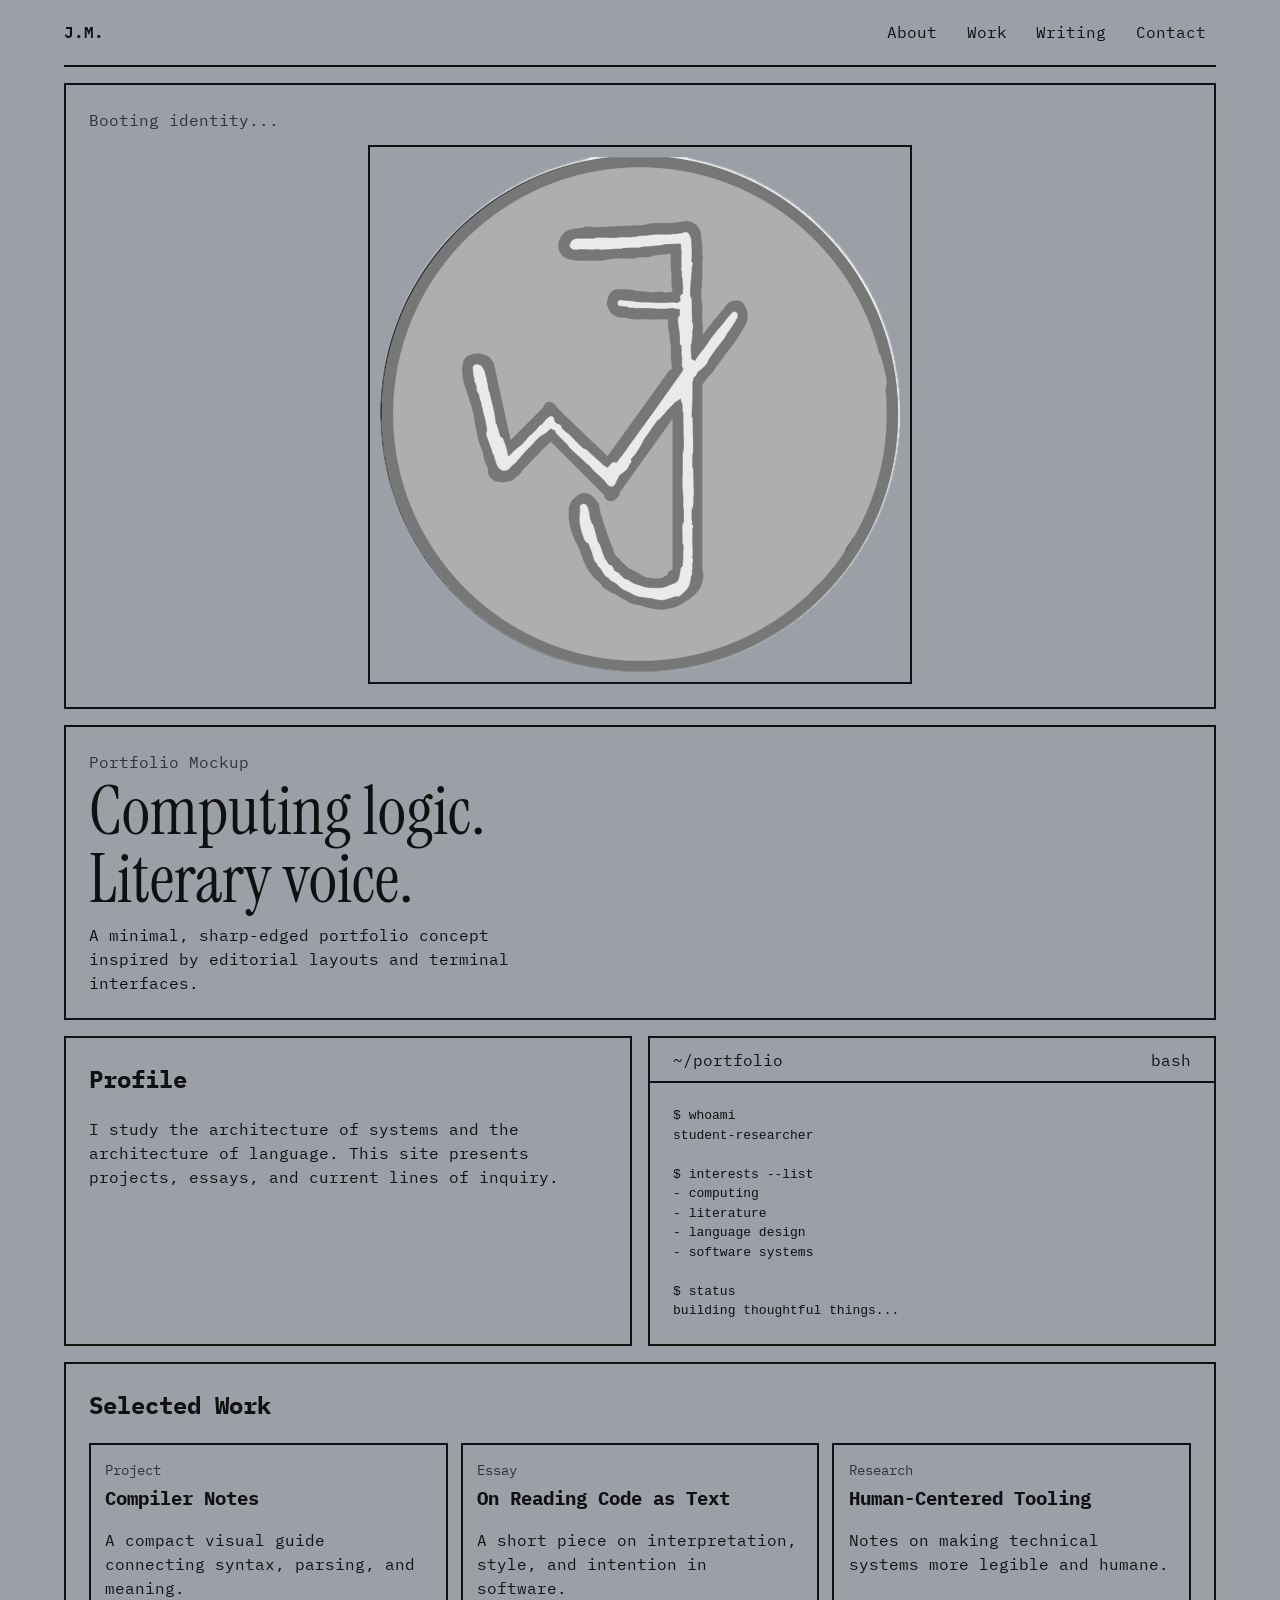
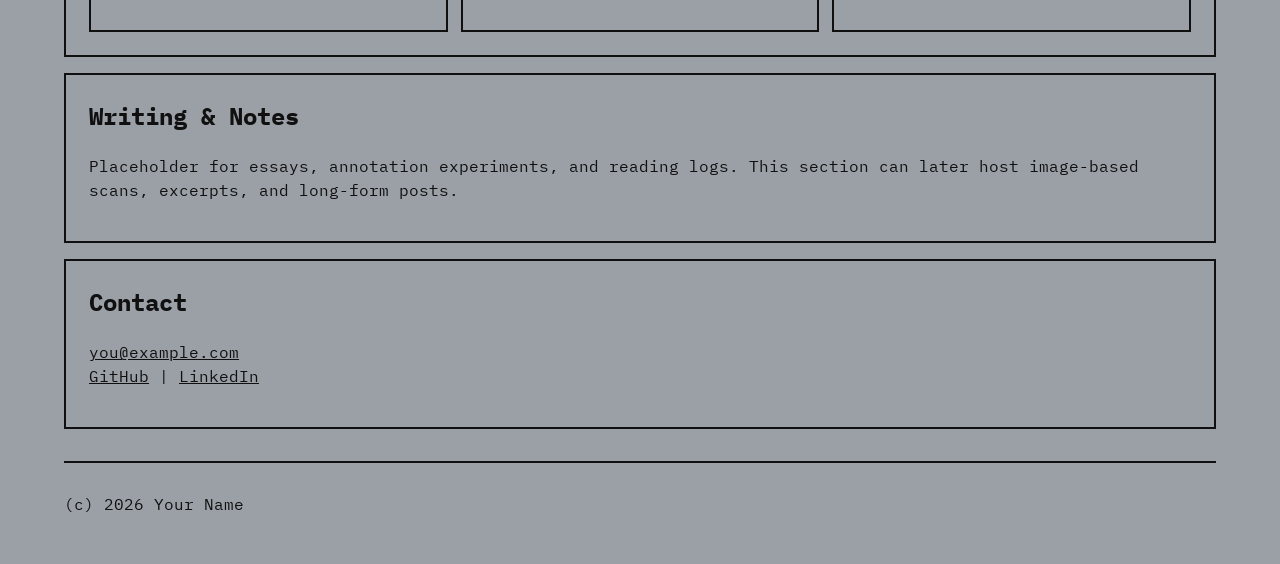
==== index.html @ ce63b81d "Add files via upload" ====
<!DOCTYPE html>
<html lang="en">
  <head>
    <meta charset="UTF-8" />
    <meta name="viewport" content="width=device-width, initial-scale=1.0" />
    <title>Portfolio Mockup | Computing x Literature</title>
    <meta
      name="description"
      content="A responsive portfolio mockup blending computing and literature aesthetics."
    />
    <link rel="preconnect" href="https://fonts.googleapis.com" />
    <link rel="preconnect" href="https://fonts.gstatic.com" crossorigin />
    <link
      href="https://fonts.googleapis.com/css2?family=IBM+Plex+Mono:wght@400;500;600&family=Instrument+Serif:ital@0;1&display=swap"
      rel="stylesheet"
    />
    <link rel="stylesheet" href="styles.css" />
  </head>
  <body>
    <header class="site-header">
      <a class="brand" href="#top" aria-label="Back to top">J.M.</a>
      <span
        class="header-logo-target"
        id="brand-logo-target"
        aria-hidden="true"
      ></span>
      <button
        class="menu-toggle"
        id="menu-toggle"
        type="button"
        aria-expanded="false"
        aria-controls="primary-nav"
      >
        Menu
      </button>
      <nav class="site-nav" id="primary-nav" aria-label="Main">
        <a href="#about">About</a>
        <a href="#work">Work</a>
        <a href="#writing">Writing</a>
        <a href="#contact">Contact</a>
      </nav>
    </header>
    <a class="logo-float" id="logo-float" href="#top" aria-label="Back to top">
      <img
        class="logo-float-image"
        id="logo-float-image"
        src="logo-clean-gray.png"
        alt="Interwoven JM logo"
      />
    </a>

    <main id="top">
      <section class="landing section-border" aria-label="Landing logo">
        <p class="kicker">Booting identity...</p>
        <div class="landing-logo-shell" id="landing-logo-shell" aria-hidden="true"></div>
      </section>

      <section class="hero section-border reveal-on-scroll">
        <p class="kicker">Portfolio Mockup</p>
        <h1>
          Computing logic.<br />
          Literary voice.
        </h1>
        <p class="lede">
          A minimal, sharp-edged portfolio concept inspired by editorial layouts
          and terminal interfaces.
        </p>
      </section>

      <section class="grid-two" id="about">
        <article class="section-border reveal-on-scroll">
          <h2>Profile</h2>
          <p>
            I study the architecture of systems and the architecture of
            language. This site presents projects, essays, and current lines of
            inquiry.
          </p>
        </article>

        <article
          class="terminal section-border reveal-on-scroll"
          aria-label="Terminal snippet"
        >
          <div class="terminal-bar">
            <span>~/portfolio</span>
            <span>bash</span>
          </div>
          <pre><code>$ whoami
student-researcher

$ interests --list
- computing
- literature
- language design
- software systems

$ status
building thoughtful things...
</code></pre>
        </article>
      </section>

      <section class="section-border reveal-on-scroll" id="work">
        <h2>Selected Work</h2>
        <div class="card-grid">
          <article class="card reveal-on-scroll">
            <p class="card-label">Project</p>
            <h3>Compiler Notes</h3>
            <p>
              A compact visual guide connecting syntax, parsing, and meaning.
            </p>
          </article>
          <article class="card reveal-on-scroll">
            <p class="card-label">Essay</p>
            <h3>On Reading Code as Text</h3>
            <p>
              A short piece on interpretation, style, and intention in software.
            </p>
          </article>
          <article class="card reveal-on-scroll">
            <p class="card-label">Research</p>
            <h3>Human-Centered Tooling</h3>
            <p>
              Notes on making technical systems more legible and humane.
            </p>
          </article>
        </div>
      </section>

      <section class="section-border reveal-on-scroll" id="writing">
        <h2>Writing & Notes</h2>
        <p>
          Placeholder for essays, annotation experiments, and reading logs. This
          section can later host image-based scans, excerpts, and long-form
          posts.
        </p>
      </section>

      <section class="section-border reveal-on-scroll" id="contact">
        <h2>Contact</h2>
        <p>
          <a href="mailto:you@example.com">you@example.com</a><br />
          <a href="#">GitHub</a> | <a href="#">LinkedIn</a>
        </p>
      </section>
    </main>

    <footer class="site-footer">
      <p>(c) 2026 Your Name</p>
    </footer>

    <script src="script.js"></script>
  </body>
</html>
---- styles.css ----
:root {
  --bg: #9ba0a7;
  --text: #101010;
  --line: #101010;
  --muted: #2f3237;
  --space: clamp(1rem, 1.8vw, 1.5rem);
  --max: 72rem;
}

*,
*::before,
*::after {
  box-sizing: border-box;
}

html {
  scroll-behavior: smooth;
}

body {
  margin: 0;
  background: var(--bg);
  color: var(--text);
  font-family: "IBM Plex Mono", ui-monospace, SFMono-Regular, Menlo, Consolas,
    monospace;
  line-height: 1.5;
}

a {
  color: inherit;
}

.site-header,
main,
.site-footer {
  width: min(100% - 2rem, var(--max));
  margin-inline: auto;
}

.site-header {
  display: flex;
  align-items: center;
  justify-content: space-between;
  gap: 1rem;
  border-bottom: 2px solid var(--line);
  padding: 0.9rem 0;
  position: sticky;
  top: 0;
  background: var(--bg);
  z-index: 5;
}

.brand {
  display: inline-flex;
  align-items: center;
  text-decoration: none;
  font-weight: 600;
  z-index: 1;
}

.header-logo-target {
  position: absolute;
  top: 50%;
  left: 50%;
  width: 2.4rem;
  aspect-ratio: 918 / 909;
  transform: translate(-50%, -50%);
  pointer-events: none;
  opacity: 0;
}

.logo-float {
  position: fixed;
  top: 0;
  left: 0;
  width: 12rem;
  aspect-ratio: 918 / 909;
  border: 2px solid var(--line);
  background: var(--bg);
  padding: clamp(0.25rem, 0.8vw, 0.55rem);
  pointer-events: auto;
  opacity: 0;
  z-index: 8;
}

body.logo-ready .logo-float {
  opacity: 1;
}

.logo-float img {
  display: block;
  width: 100%;
  height: auto;
}

.menu-toggle {
  display: none;
  border: 2px solid var(--line);
  background: transparent;
  font: inherit;
  padding: 0.35rem 0.6rem;
  cursor: pointer;
}

.site-nav {
  display: flex;
  gap: 0.6rem;
}

.site-nav a {
  border: 2px solid transparent;
  padding: 0.25rem 0.5rem;
  text-decoration: none;
}

.site-nav a:hover,
.site-nav a:focus-visible {
  border-color: var(--line);
  outline: none;
}

main {
  display: grid;
  gap: 1rem;
  padding: 1rem 0 2rem;
}

.section-border {
  border: 2px solid var(--line);
  padding: var(--space);
}

.reveal-on-scroll {
  opacity: 0;
  transform: translateY(1.25rem);
  transition: opacity 420ms ease, transform 420ms ease;
}

.reveal-on-scroll.is-revealed {
  opacity: 1;
  transform: translateY(0);
}

.landing {
  display: grid;
  justify-items: center;
  gap: 0.85rem;
  min-height: clamp(14rem, 40vh, 23rem);
}

.landing .kicker {
  width: 100%;
}

.landing-logo-shell {
  width: min(100%, 34rem);
  border: 2px solid var(--line);
  padding: clamp(0.45rem, 1.2vw, 0.75rem);
  aspect-ratio: 918 / 909;
}

body.logo-render-active .logo-float-image {
  clip-path: inset(var(--logo-clip, 100%) 0 0 0);
}

@media (prefers-reduced-motion: reduce) {
  .reveal-on-scroll {
    opacity: 1;
    transform: none;
    transition: none;
  }
}

.hero h1 {
  margin: 0.2rem 0 0.6rem;
  font-family: "Instrument Serif", Georgia, "Times New Roman", serif;
  font-size: clamp(2rem, 6vw, 4.25rem);
  line-height: 1;
  font-weight: 400;
}

.kicker {
  margin: 0;
  color: var(--muted);
}

.lede {
  max-width: 44ch;
  margin: 0;
}

.grid-two {
  display: grid;
  gap: 1rem;
  grid-template-columns: repeat(2, minmax(0, 1fr));
}

h2 {
  margin-top: 0;
}

.terminal {
  padding: 0;
}

.terminal-bar {
  border-bottom: 2px solid var(--line);
  display: flex;
  justify-content: space-between;
  padding: 0.6rem var(--space);
}

.terminal pre {
  margin: 0;
  padding: var(--space);
  overflow-x: auto;
}

.card-grid {
  display: grid;
  gap: 0.8rem;
  grid-template-columns: repeat(3, minmax(0, 1fr));
}

.card {
  border: 2px solid var(--line);
  padding: 0.9rem;
}

.card h3 {
  margin: 0.2rem 0;
}

.card-label {
  margin: 0;
  color: var(--muted);
  font-size: 0.9rem;
}

.site-footer {
  border-top: 2px solid var(--line);
  padding: 0.8rem 0 2rem;
}

@media (max-width: 900px) {
  .card-grid {
    grid-template-columns: 1fr;
  }

  .grid-two {
    grid-template-columns: 1fr;
  }
}

@media (max-width: 700px) {
  .menu-toggle {
    display: inline-block;
  }

  .site-nav {
    display: none;
    position: absolute;
    top: calc(100% - 2px);
    right: 0;
    width: min(18rem, 100%);
    border: 2px solid var(--line);
    border-top: none;
    background: var(--bg);
    flex-direction: column;
    padding: 0.6rem;
  }

  .site-nav.open {
    display: flex;
  }
}
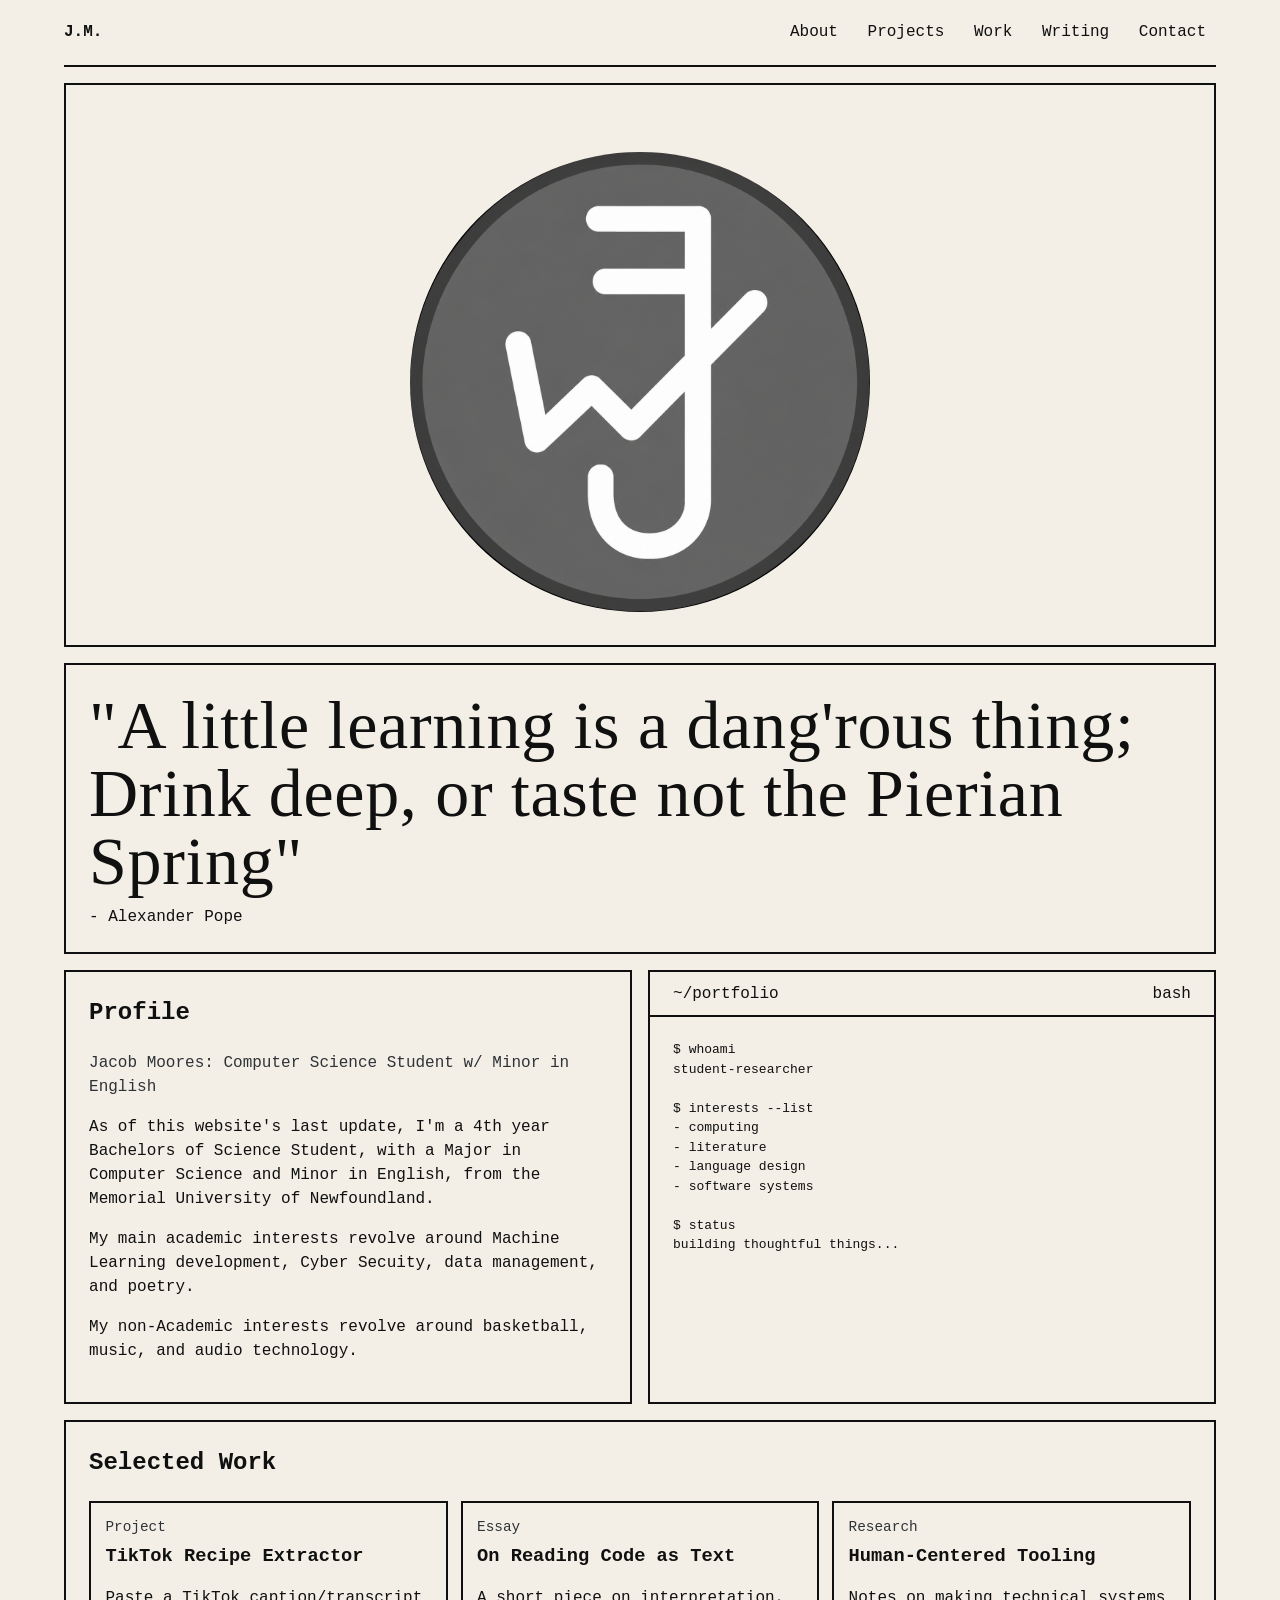
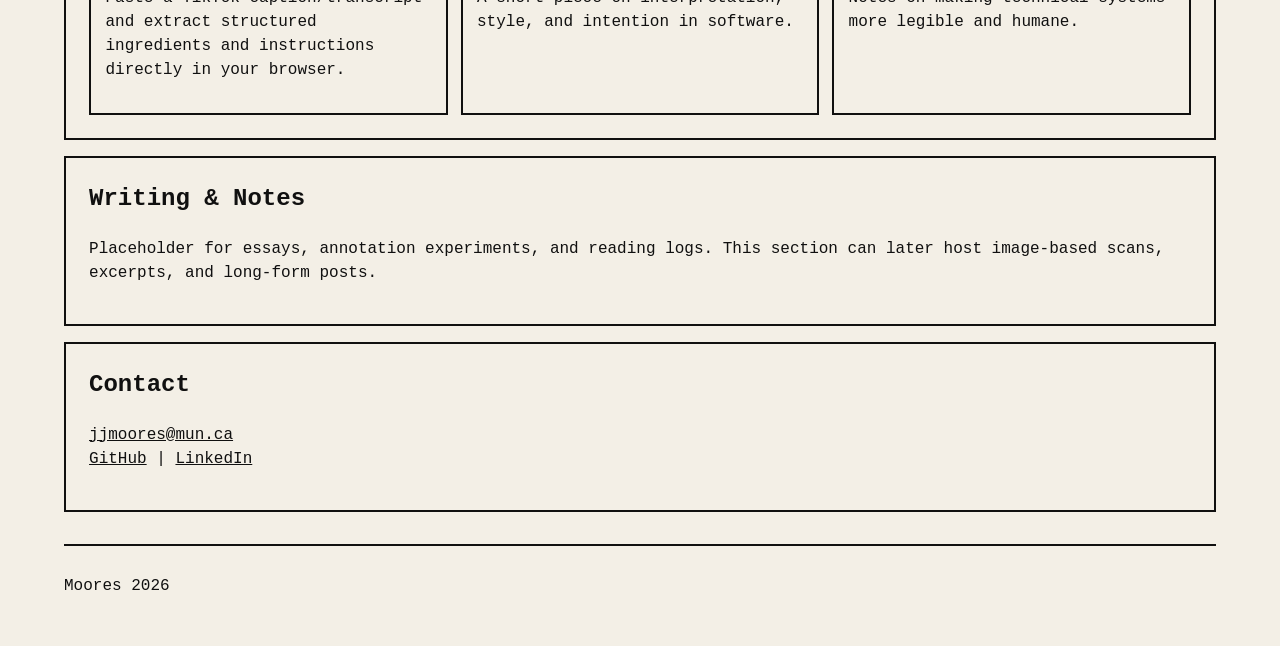
==== commit c900c8f9: "Add files via upload" ====
--- a/index.html
+++ b/index.html
@@ -3,27 +3,24 @@
   <head>
     <meta charset="UTF-8" />
     <meta name="viewport" content="width=device-width, initial-scale=1.0" />
-    <title>Portfolio Mockup | Computing x Literature</title>
+    <title>Jacob Moores | Portfolio</title>
     <meta
       name="description"
       content="A responsive portfolio mockup blending computing and literature aesthetics."
     />
-    <link rel="preconnect" href="https://fonts.googleapis.com" />
-    <link rel="preconnect" href="https://fonts.gstatic.com" crossorigin />
-    <link
-      href="https://fonts.googleapis.com/css2?family=IBM+Plex+Mono:wght@400;500;600&family=Instrument+Serif:ital@0;1&display=swap"
-      rel="stylesheet"
-    />
     <link rel="stylesheet" href="styles.css" />
   </head>
-  <body>
+  <body class="home-page">
     <header class="site-header">
       <a class="brand" href="#top" aria-label="Back to top">J.M.</a>
-      <span
+      <a
         class="header-logo-target"
         id="brand-logo-target"
-        aria-hidden="true"
-      ></span>
+        href="#top"
+        aria-label="Back to top"
+      >
+        <img src="newlogo.png" alt="JM circular logo" />
+      </a>
       <button
         class="menu-toggle"
         id="menu-toggle"
@@ -35,6 +32,12 @@
       </button>
       <nav class="site-nav" id="primary-nav" aria-label="Main">
         <a href="#about">About</a>
+        <details class="nav-projects">
+          <summary>Projects</summary>
+          <div class="projects-dropdown" role="menu" aria-label="Projects submenu">
+            <a href="tiktok-extractor.html" role="menuitem">TikTok Recipe Extractor</a>
+          </div>
+        </details>
         <a href="#work">Work</a>
         <a href="#writing">Writing</a>
         <a href="#contact">Contact</a>
@@ -44,36 +47,42 @@
       <img
         class="logo-float-image"
         id="logo-float-image"
-        src="logo-clean-gray.png"
-        alt="Interwoven JM logo"
+        src="newlogo.png"
+        alt="JM circular logo"
       />
+      <span class="logo-cursor" aria-hidden="true"></span>
     </a>
 
     <main id="top">
       <section class="landing section-border" aria-label="Landing logo">
-        <p class="kicker">Booting identity...</p>
+        <p class="logo-bootline" id="logo-bootline" aria-live="polite"></p>
         <div class="landing-logo-shell" id="landing-logo-shell" aria-hidden="true"></div>
       </section>
 
       <section class="hero section-border reveal-on-scroll">
-        <p class="kicker">Portfolio Mockup</p>
         <h1>
-          Computing logic.<br />
-          Literary voice.
+          "A little learning is a dang'rous thing;<br />
+          Drink deep, or taste not the Pierian Spring"
         </h1>
-        <p class="lede">
-          A minimal, sharp-edged portfolio concept inspired by editorial layouts
-          and terminal interfaces.
-        </p>
+        <p class="lede">- Alexander Pope</p>
       </section>
 
       <section class="grid-two" id="about">
         <article class="section-border reveal-on-scroll">
           <h2>Profile</h2>
+          <p class="kicker">Jacob Moores: Computer Science Student w/ Minor in English</p>
           <p>
-            I study the architecture of systems and the architecture of
-            language. This site presents projects, essays, and current lines of
-            inquiry.
+            As of this website's last update, I'm a 4th year Bachelors of
+            Science Student, with a Major in Computer Science and Minor in
+            English, from the Memorial University of Newfoundland.
+          </p>
+          <p>
+            My main academic interests revolve around Machine Learning
+            development, Cyber Secuity, data management, and poetry.
+          </p>
+          <p>
+            My non-Academic interests revolve around basketball, music, and
+            audio technology.
           </p>
         </article>
 
@@ -105,9 +114,10 @@
         <div class="card-grid">
           <article class="card reveal-on-scroll">
             <p class="card-label">Project</p>
-            <h3>Compiler Notes</h3>
+            <h3><a href="tiktok-extractor.html">TikTok Recipe Extractor</a></h3>
             <p>
-              A compact visual guide connecting syntax, parsing, and meaning.
+              Paste a TikTok caption/transcript and extract structured ingredients
+              and instructions directly in your browser.
             </p>
           </article>
           <article class="card reveal-on-scroll">
@@ -139,14 +149,15 @@
       <section class="section-border reveal-on-scroll" id="contact">
         <h2>Contact</h2>
         <p>
-          <a href="mailto:you@example.com">you@example.com</a><br />
-          <a href="#">GitHub</a> | <a href="#">LinkedIn</a>
+          <a href="mailto:jjmoores@mun.ca">jjmoores@mun.ca</a><br />
+          <a href="https://github.com/jjmoores23">GitHub</a> |
+          <a href="https://ca.linkedin.com/in/jjmoores">LinkedIn</a>
         </p>
       </section>
     </main>
 
     <footer class="site-footer">
-      <p>(c) 2026 Your Name</p>
+      <p>Moores 2026</p>
     </footer>
 
     <script src="script.js"></script>
--- a/styles.css
+++ b/styles.css
@@ -1,5 +1,34 @@
+@font-face {
+  font-family: "pgLang Roman";
+  font-display: swap;
+  src:
+    local("Times New Roman"),
+    local("Times"),
+    url("fonts/PgLang.woff2") format("woff2");
+}
+
+@font-face {
+  font-family: "courier-std";
+  font-style: normal;
+  font-weight: 500;
+  font-stretch: normal;
+  font-display: swap;
+  src:
+    local("Courier New"),
+    local("Courier"),
+    url("fonts/courier.woff2") format("woff2");
+}
+
+@font-face {
+  font-family: "Times";
+  font-display: swap;
+  src:
+    local("Times New Roman"),
+    local("Times");
+}
+
 :root {
-  --bg: #9ba0a7;
+  --bg: #f3efe6;
   --text: #101010;
   --line: #101010;
   --muted: #2f3237;
@@ -21,8 +50,9 @@
   margin: 0;
   background: var(--bg);
   color: var(--text);
-  font-family: "IBM Plex Mono", ui-monospace, SFMono-Regular, Menlo, Consolas,
-    monospace;
+  font-family: "courier-std", "Courier New", Courier, ui-monospace,
+    SFMono-Regular, Menlo, Consolas, monospace;
+  font-weight: 400;
   line-height: 1.5;
 }
 
@@ -47,7 +77,7 @@
   position: sticky;
   top: 0;
   background: var(--bg);
-  z-index: 5;
+  z-index: 10;
 }
 
 .brand {
@@ -62,11 +92,28 @@
   position: absolute;
   top: 50%;
   left: 50%;
-  width: 2.4rem;
-  aspect-ratio: 918 / 909;
+  width: 2.8rem;
+  aspect-ratio: 1 / 1;
   transform: translate(-50%, -50%);
+  display: inline-flex;
+  align-items: center;
+  justify-content: center;
+  pointer-events: auto;
+  opacity: 1;
+  z-index: 1;
+}
+
+.header-logo-target img {
+  width: 100%;
+  height: 100%;
+  object-fit: cover;
+  border-radius: 50%;
+  display: block;
+}
+
+.home-page .header-logo-target {
+  opacity: 0;
   pointer-events: none;
-  opacity: 0;
 }
 
 .logo-float {
@@ -74,23 +121,73 @@
   top: 0;
   left: 0;
   width: 12rem;
-  aspect-ratio: 918 / 909;
-  border: 2px solid var(--line);
-  background: var(--bg);
-  padding: clamp(0.25rem, 0.8vw, 0.55rem);
+  aspect-ratio: 1 / 1;
+  border: none;
+  background: transparent;
+  padding: 0;
+  border-radius: 50%;
+  overflow: hidden;
   pointer-events: auto;
   opacity: 0;
-  z-index: 8;
+  z-index: 11;
+}
+
+body.nav-open .logo-float {
+  z-index: 7;
 }
 
 body.logo-ready .logo-float {
   opacity: 1;
+}
+
+body.logo-render-active .logo-float::before {
+  content: "";
+  position: absolute;
+  inset: 0;
+  background: repeating-linear-gradient(
+    to bottom,
+    transparent 0 3px,
+    rgba(16, 16, 16, 0.18) 3px 4px
+  );
+  pointer-events: none;
 }
 
 .logo-float img {
   display: block;
   width: 100%;
-  height: auto;
+  height: 100%;
+  object-fit: cover;
+  border-radius: 50%;
+}
+
+.logo-cursor {
+  position: absolute;
+  right: 7%;
+  top: var(--cursor-y, 98%);
+  width: clamp(0.55rem, 1.2vw, 0.75rem);
+  height: 0.12rem;
+  background: var(--text);
+  border-radius: 999px;
+  transform: translateY(-50%);
+  opacity: 0;
+  pointer-events: none;
+}
+
+body.logo-render-active .logo-cursor,
+body.logo-render-tail .logo-cursor {
+  opacity: 1;
+  animation: cursor-blink 0.78s steps(1, end) infinite;
+}
+
+@keyframes cursor-blink {
+  0%,
+  49% {
+    opacity: 1;
+  }
+  50%,
+  100% {
+    opacity: 0;
+  }
 }
 
 .menu-toggle {
@@ -105,6 +202,8 @@
 .site-nav {
   display: flex;
   gap: 0.6rem;
+  align-items: center;
+  z-index: 13;
 }
 
 .site-nav a {
@@ -113,6 +212,56 @@
   text-decoration: none;
 }
 
+.nav-projects {
+  position: relative;
+}
+
+.nav-projects summary {
+  list-style: none;
+  border: 2px solid transparent;
+  padding: 0.25rem 0.5rem;
+  cursor: pointer;
+}
+
+.nav-projects summary::-webkit-details-marker {
+  display: none;
+}
+
+.nav-projects summary:hover,
+.nav-projects summary:focus-visible {
+  border-color: var(--line);
+  outline: none;
+}
+
+.projects-dropdown {
+  position: absolute;
+  top: calc(100% + 0.35rem);
+  left: 0;
+  min-width: 14rem;
+  border: 2px solid var(--line);
+  background: var(--bg);
+  padding: 0.4rem;
+  display: grid;
+  gap: 0.25rem;
+  z-index: 6;
+}
+
+.projects-dropdown a {
+  text-decoration: none;
+  border: 2px solid transparent;
+  padding: 0.35rem 0.45rem;
+}
+
+.projects-dropdown a:hover,
+.projects-dropdown a:focus-visible {
+  border-color: var(--line);
+  outline: none;
+}
+
+.nav-projects:not([open]) .projects-dropdown {
+  display: none;
+}
+
 .site-nav a:hover,
 .site-nav a:focus-visible {
   border-color: var(--line);
@@ -148,19 +297,26 @@
   min-height: clamp(14rem, 40vh, 23rem);
 }
 
-.landing .kicker {
-  width: 100%;
+.logo-bootline {
+  width: min(100%, 30rem);
+  min-height: 1.3em;
+  margin: 0;
+  color: var(--muted);
+  opacity: 0;
+  transition: opacity 150ms ease;
+}
+
+body.logo-render-active .logo-bootline {
+  opacity: 1;
 }
 
 .landing-logo-shell {
-  width: min(100%, 34rem);
-  border: 2px solid var(--line);
-  padding: clamp(0.45rem, 1.2vw, 0.75rem);
-  aspect-ratio: 918 / 909;
+  width: min(100%, 30rem);
+  aspect-ratio: 1 / 1;
 }
 
 body.logo-render-active .logo-float-image {
-  clip-path: inset(var(--logo-clip, 100%) 0 0 0);
+  clip-path: inset(0 0 var(--logo-clip-bottom, 100%) 0);
 }
 
 @media (prefers-reduced-motion: reduce) {
@@ -173,10 +329,11 @@
 
 .hero h1 {
   margin: 0.2rem 0 0.6rem;
-  font-family: "Instrument Serif", Georgia, "Times New Roman", serif;
+  font-family: "pgLang Roman", "Times", "Times New Roman", Georgia, serif;
   font-size: clamp(2rem, 6vw, 4.25rem);
   line-height: 1;
   font-weight: 400;
+  letter-spacing: 0.01em;
 }
 
 .kicker {
@@ -231,10 +388,100 @@
   margin: 0.2rem 0;
 }
 
+.card h3 a {
+  text-decoration: none;
+}
+
 .card-label {
   margin: 0;
   color: var(--muted);
   font-size: 0.9rem;
+}
+
+.page-hero {
+  display: grid;
+  gap: 0.5rem;
+}
+
+.app-grid {
+  display: grid;
+  gap: 1rem;
+  grid-template-columns: 1.1fr 0.9fr;
+}
+
+.field-label {
+  display: block;
+  margin-bottom: 0.4rem;
+  margin-top: 0.8rem;
+}
+
+.field-label:first-child {
+  margin-top: 0;
+}
+
+input[type="url"],
+input[type="file"] {
+  width: 100%;
+  border: 2px solid var(--line);
+  background: transparent;
+  color: var(--text);
+  font: inherit;
+  padding: 0.55rem;
+}
+
+textarea {
+  width: 100%;
+  min-height: 13rem;
+  resize: vertical;
+  border: 2px solid var(--line);
+  background: transparent;
+  color: var(--text);
+  font: inherit;
+  padding: 0.7rem;
+}
+
+.button-row {
+  margin-top: 0.7rem;
+  display: flex;
+  flex-wrap: wrap;
+  gap: 0.5rem;
+}
+
+button {
+  border: 2px solid var(--line);
+  background: transparent;
+  color: var(--text);
+  font: inherit;
+  padding: 0.35rem 0.65rem;
+  cursor: pointer;
+}
+
+.result-block {
+  border: 2px solid var(--line);
+  padding: 0.75rem;
+}
+
+.result-block h3 {
+  margin-top: 0;
+}
+
+.result-block ul,
+.result-block ol {
+  margin: 0;
+  padding-left: 1.1rem;
+}
+
+#title-output {
+  margin: 0;
+}
+
+#recipe-output {
+  min-height: 9rem;
+}
+
+.helper-text {
+  color: var(--muted);
+  margin: 0;
 }
 
 .site-footer {
@@ -248,6 +495,10 @@
   }
 
   .grid-two {
+    grid-template-columns: 1fr;
+  }
+
+  .app-grid {
     grid-template-columns: 1fr;
   }
 }
@@ -267,7 +518,22 @@
     border-top: none;
     background: var(--bg);
     flex-direction: column;
+    align-items: stretch;
     padding: 0.6rem;
+  }
+
+  .nav-projects {
+    width: 100%;
+  }
+
+  .nav-projects summary {
+    border-color: transparent;
+  }
+
+  .projects-dropdown {
+    position: static;
+    min-width: 0;
+    margin-top: 0.4rem;
   }
 
   .site-nav.open {
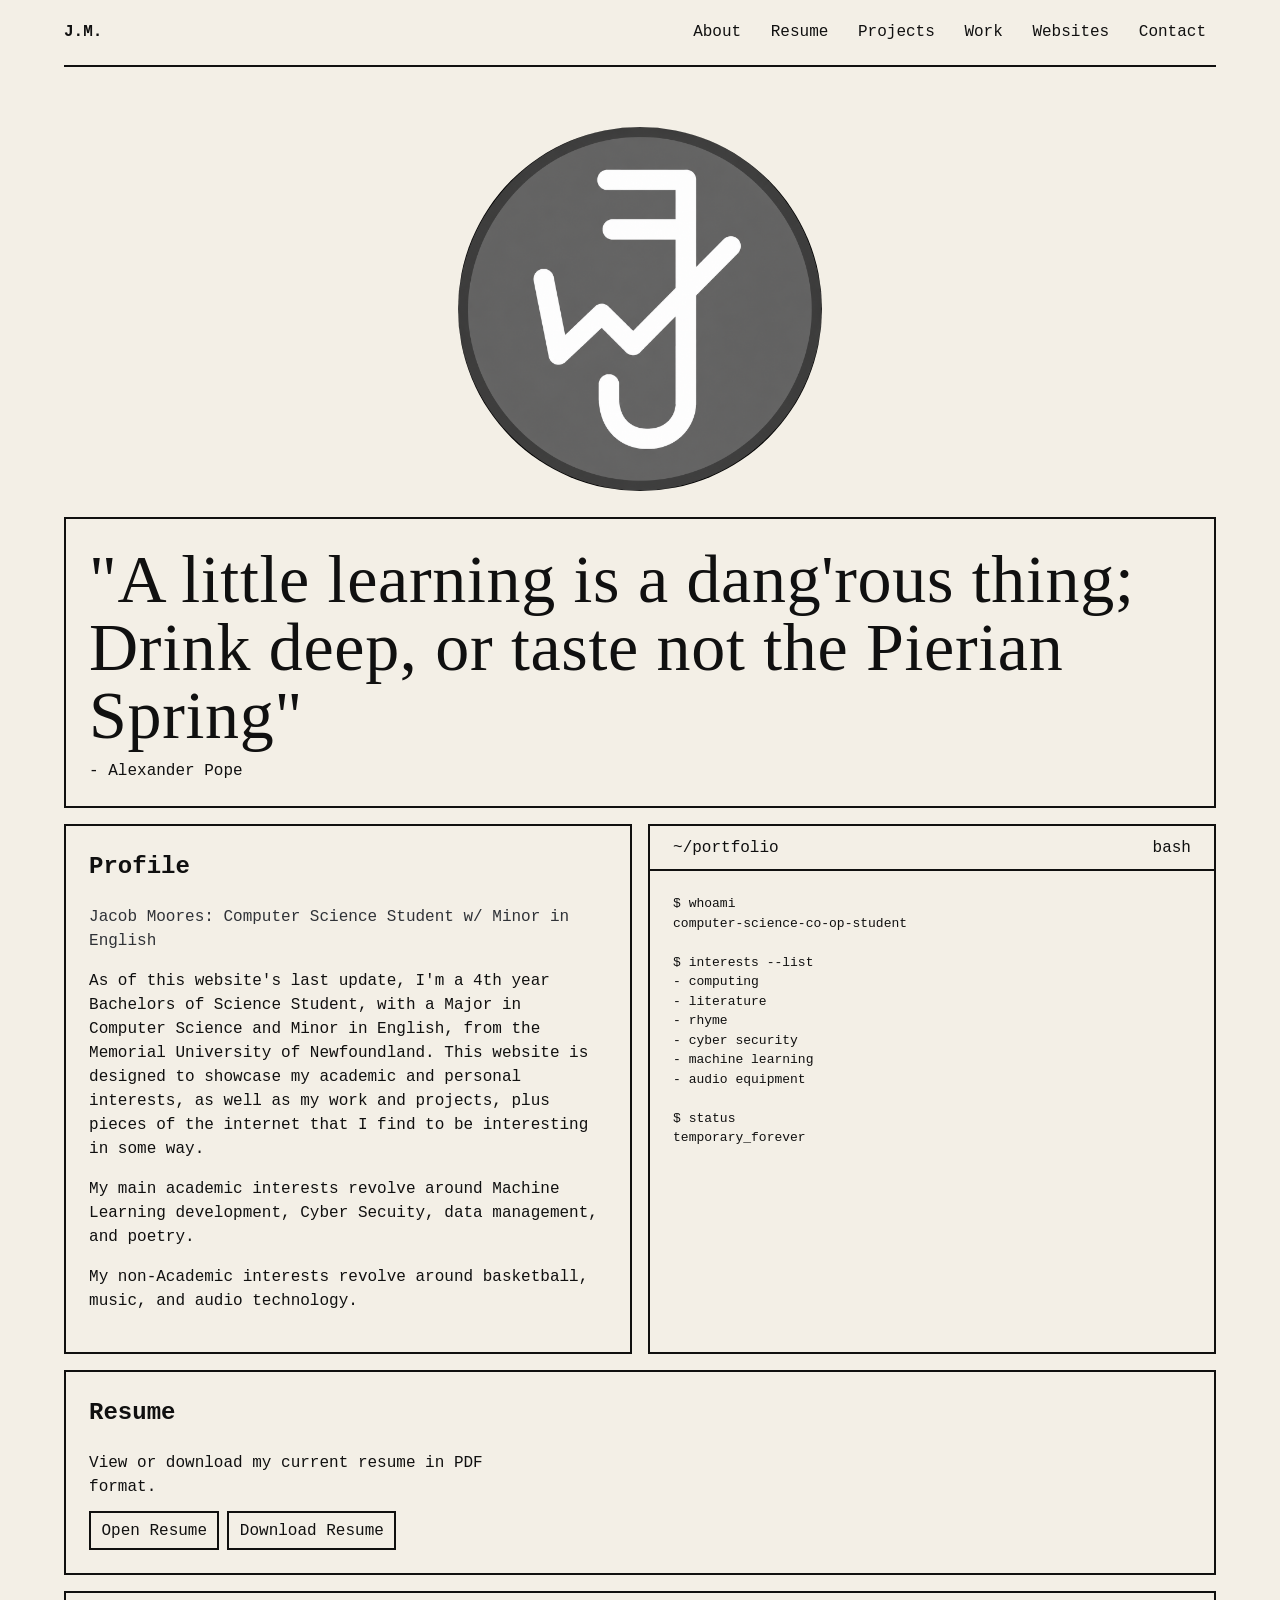
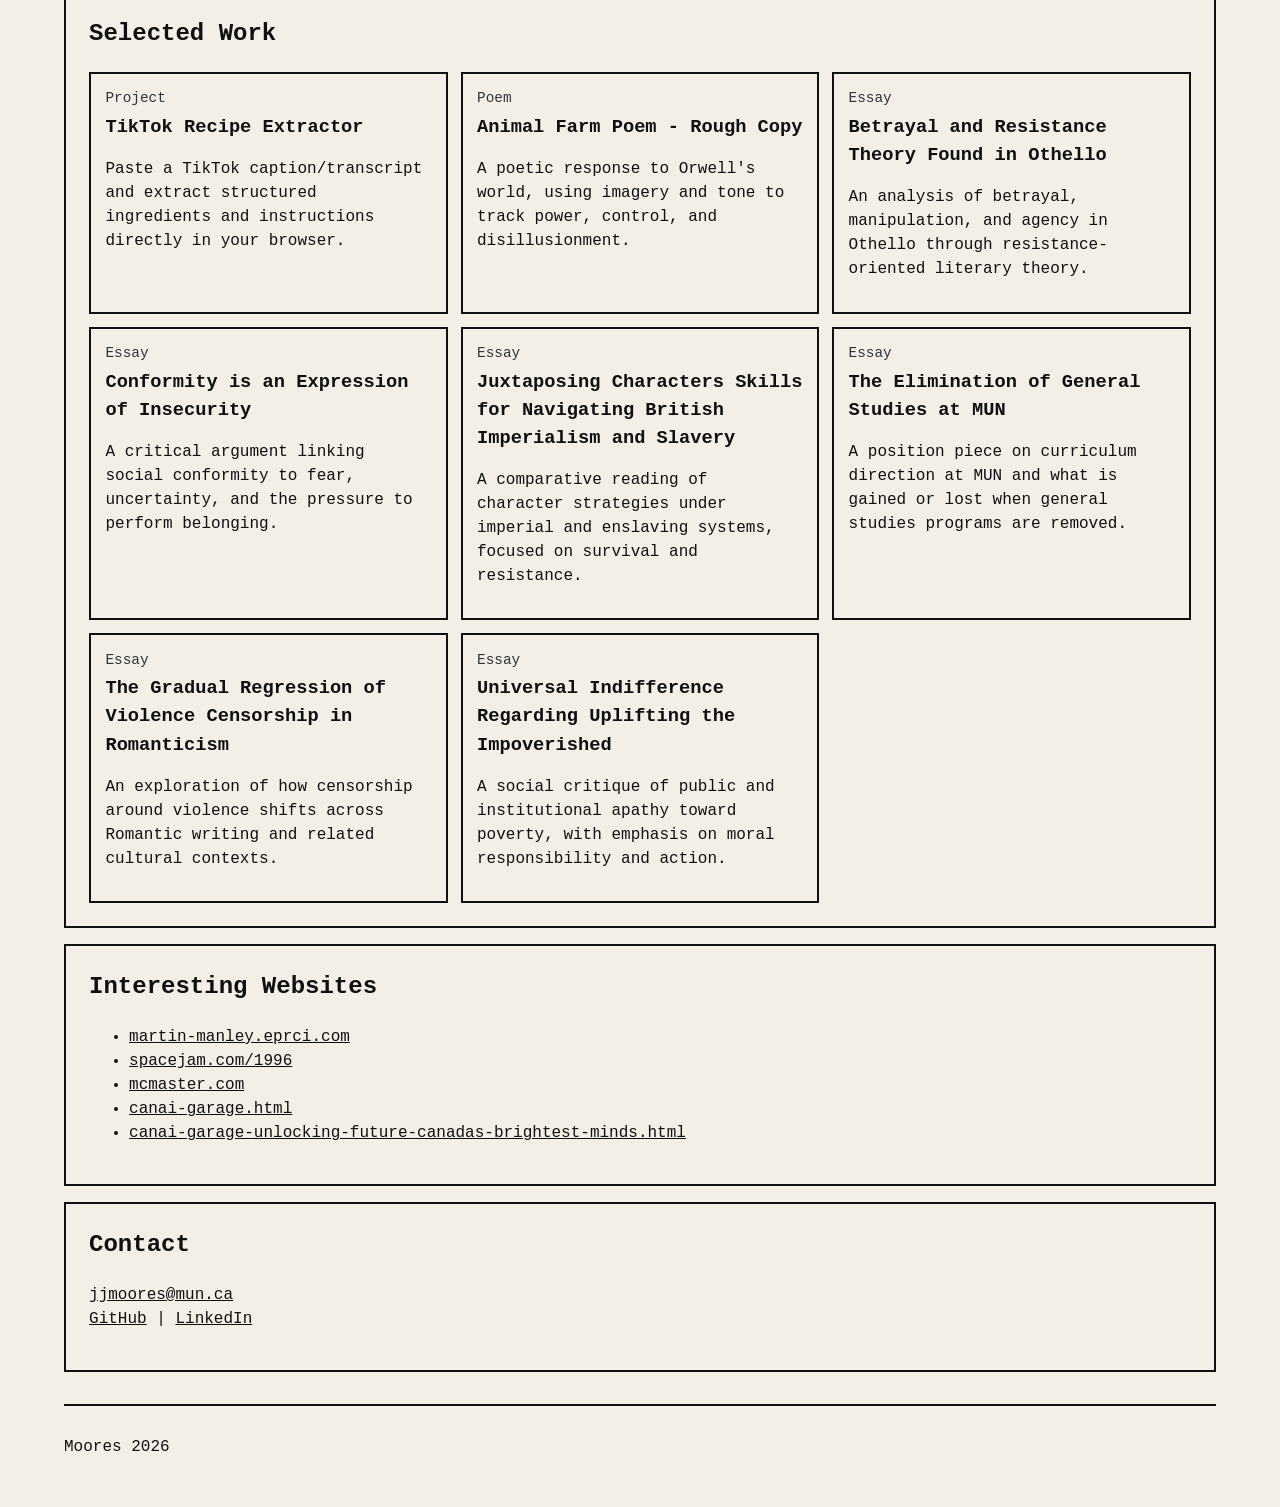
==== commit 09179e5a: "Add files via upload" ====
--- a/index.html
+++ b/index.html
@@ -9,10 +9,19 @@
       content="A responsive portfolio mockup blending computing and literature aesthetics."
     />
     <link rel="stylesheet" href="styles.css" />
+    <link rel="icon" type="image/png" href="favicon.png" />
+    <link rel="apple-touch-icon" href="apple-touch-icon.png" />
   </head>
   <body class="home-page">
     <header class="site-header">
-      <a class="brand" href="#top" aria-label="Back to top">J.M.</a>
+      <a
+        class="brand"
+        href="#"
+        aria-label="Toggle color theme"
+        aria-pressed="false"
+        title="Toggle dark mode"
+        >J.M.</a
+      >
       <a
         class="header-logo-target"
         id="brand-logo-target"
@@ -32,6 +41,7 @@
       </button>
       <nav class="site-nav" id="primary-nav" aria-label="Main">
         <a href="#about">About</a>
+        <a href="#resume">Resume</a>
         <details class="nav-projects">
           <summary>Projects</summary>
           <div class="projects-dropdown" role="menu" aria-label="Projects submenu">
@@ -39,7 +49,7 @@
           </div>
         </details>
         <a href="#work">Work</a>
-        <a href="#writing">Writing</a>
+        <a href="#websites">Websites</a>
         <a href="#contact">Contact</a>
       </nav>
     </header>
@@ -54,7 +64,7 @@
     </a>
 
     <main id="top">
-      <section class="landing section-border" aria-label="Landing logo">
+      <section class="landing" aria-label="Landing logo">
         <p class="logo-bootline" id="logo-bootline" aria-live="polite"></p>
         <div class="landing-logo-shell" id="landing-logo-shell" aria-hidden="true"></div>
       </section>
@@ -74,7 +84,9 @@
           <p>
             As of this website's last update, I'm a 4th year Bachelors of
             Science Student, with a Major in Computer Science and Minor in
-            English, from the Memorial University of Newfoundland.
+            English, from the Memorial University of Newfoundland. This website is designed to
+            showcase my academic and personal interests, as well as my work and projects, plus pieces of
+            the internet that I find to be interesting in some way.
           </p>
           <p>
             My main academic interests revolve around Machine Learning
@@ -95,18 +107,39 @@
             <span>bash</span>
           </div>
           <pre><code>$ whoami
-student-researcher
+computer-science-co-op-student
 
 $ interests --list
 - computing
 - literature
-- language design
-- software systems
+- rhyme
+- cyber security
+- machine learning
+- audio equipment
 
 $ status
-building thoughtful things...
+temporary_forever
 </code></pre>
         </article>
+      </section>
+
+      <section class="section-border reveal-on-scroll" id="resume">
+        <h2>Resume</h2>
+        <p class="lede">
+          View or download my current resume in PDF format.
+        </p>
+        <div class="resume-actions">
+          <a
+            class="button-link"
+            href="Jacob%20Moores%20Resume.pdf"
+            target="_blank"
+            rel="noreferrer"
+            >Open Resume</a
+          >
+          <a class="button-link" href="Jacob%20Moores%20Resume.pdf" download
+            >Download Resume</a
+          >
+        </div>
       </section>
 
       <section class="section-border reveal-on-scroll" id="work">
@@ -121,29 +154,118 @@
             </p>
           </article>
           <article class="card reveal-on-scroll">
-            <p class="card-label">Essay</p>
-            <h3>On Reading Code as Text</h3>
-            <p>
-              A short piece on interpretation, style, and intention in software.
-            </p>
-          </article>
-          <article class="card reveal-on-scroll">
-            <p class="card-label">Research</p>
-            <h3>Human-Centered Tooling</h3>
-            <p>
-              Notes on making technical systems more legible and humane.
+            <p class="card-label">Poem</p>
+            <h3><a href="essay-animal-farm-poem.html">Animal Farm Poem - Rough Copy</a></h3>
+            <p>
+              A poetic response to Orwell's world, using imagery and tone to track
+              power, control, and disillusionment.
+            </p>
+          </article>
+          <article class="card reveal-on-scroll">
+            <p class="card-label">Essay</p>
+            <h3>
+              <a href="essay-betrayal-resistance-othello.html"
+                >Betrayal and Resistance Theory Found in Othello</a
+              >
+            </h3>
+            <p>
+              An analysis of betrayal, manipulation, and agency in Othello through
+              resistance-oriented literary theory.
+            </p>
+          </article>
+          <article class="card reveal-on-scroll">
+            <p class="card-label">Essay</p>
+            <h3>
+              <a href="essay-conformity-insecurity.html"
+                >Conformity is an Expression of Insecurity</a
+              >
+            </h3>
+            <p>
+              A critical argument linking social conformity to fear, uncertainty,
+              and the pressure to perform belonging.
+            </p>
+          </article>
+          <article class="card reveal-on-scroll">
+            <p class="card-label">Essay</p>
+            <h3>
+              <a href="essay-juxtaposing-characters-imperialism-slavery.html"
+                >Juxtaposing Characters Skills for Navigating British Imperialism
+                and Slavery</a
+              >
+            </h3>
+            <p>
+              A comparative reading of character strategies under imperial and
+              enslaving systems, focused on survival and resistance.
+            </p>
+          </article>
+          <article class="card reveal-on-scroll">
+            <p class="card-label">Essay</p>
+            <h3>
+              <a href="essay-elimination-general-studies-mun.html"
+                >The Elimination of General Studies at MUN</a
+              >
+            </h3>
+            <p>
+              A position piece on curriculum direction at MUN and what is gained or
+              lost when general studies programs are removed.
+            </p>
+          </article>
+          <article class="card reveal-on-scroll">
+            <p class="card-label">Essay</p>
+            <h3>
+              <a href="essay-violence-censorship-romanticism.html"
+                >The Gradual Regression of Violence Censorship in Romanticism</a
+              >
+            </h3>
+            <p>
+              An exploration of how censorship around violence shifts across
+              Romantic writing and related cultural contexts.
+            </p>
+          </article>
+          <article class="card reveal-on-scroll">
+            <p class="card-label">Essay</p>
+            <h3>
+              <a href="essay-universal-indifference-impoverished.html"
+                >Universal Indifference Regarding Uplifting the Impoverished</a
+              >
+            </h3>
+            <p>
+              A social critique of public and institutional apathy toward poverty,
+              with emphasis on moral responsibility and action.
             </p>
           </article>
         </div>
       </section>
 
-      <section class="section-border reveal-on-scroll" id="writing">
-        <h2>Writing & Notes</h2>
-        <p>
-          Placeholder for essays, annotation experiments, and reading logs. This
-          section can later host image-based scans, excerpts, and long-form
-          posts.
-        </p>
+      <section class="section-border reveal-on-scroll" id="websites">
+        <h2>Interesting Websites</h2>
+        <ul>
+          <li>
+            <a href="https://martin-manley.eprci.com/" target="_blank" rel="noreferrer"
+              >martin-manley.eprci.com</a
+            >
+          </li>
+          <li>
+            <a href="https://www.spacejam.com/1996/" target="_blank" rel="noreferrer"
+              >spacejam.com/1996</a
+            >
+          </li>
+          <li>
+            <a href="https://www.mcmaster.com/" target="_blank" rel="noreferrer"
+              >mcmaster.com</a
+            >
+          </li>
+          <li>
+            <a href="https://www.canada.ca/en/shared-services/services/gc-ai/canai-garage.html" target="_blank" rel="noreferrer"
+              >canai-garage.html</a
+            >
+          </li>
+          <li>
+            <a href="https://www.canada.ca/en/shared-services/campaigns/stories/canai-garage-unlocking-future-canadas-brightest-minds.html" target="_blank" rel="noreferrer"
+              >canai-garage-unlocking-future-canadas-brightest-minds.html</a
+            >
+          </li>
+        </ul>
       </section>
 
       <section class="section-border reveal-on-scroll" id="contact">
--- a/styles.css
+++ b/styles.css
@@ -34,6 +34,13 @@
   --muted: #2f3237;
   --space: clamp(1rem, 1.8vw, 1.5rem);
   --max: 72rem;
+}
+
+body.theme-dark {
+  --bg: #20242b;
+  --text: #e9e6de;
+  --line: #e9e6de;
+  --muted: #b9b4a9;
 }
 
 *,
@@ -86,13 +93,14 @@
   text-decoration: none;
   font-weight: 600;
   z-index: 1;
+  cursor: pointer;
 }
 
 .header-logo-target {
   position: absolute;
   top: 50%;
   left: 50%;
-  width: 2.8rem;
+  width: 3.25rem;
   aspect-ratio: 1 / 1;
   transform: translate(-50%, -50%);
   display: inline-flex;
@@ -114,6 +122,10 @@
 .home-page .header-logo-target {
   opacity: 0;
   pointer-events: none;
+}
+
+.project-page .header-logo-target {
+  padding: 4px;
 }
 
 .logo-float {
@@ -294,7 +306,7 @@
   display: grid;
   justify-items: center;
   gap: 0.85rem;
-  min-height: clamp(14rem, 40vh, 23rem);
+  min-height: clamp(12rem, 34vh, 20rem);
 }
 
 .logo-bootline {
@@ -311,7 +323,7 @@
 }
 
 .landing-logo-shell {
-  width: min(100%, 30rem);
+  width: min(100%, 24rem);
   aspect-ratio: 1 / 1;
 }
 
@@ -384,6 +396,15 @@
   padding: 0.9rem;
 }
 
+.card.card-clickable {
+  cursor: pointer;
+}
+
+.card.card-clickable:focus-visible {
+  outline: 2px solid var(--line);
+  outline-offset: 2px;
+}
+
 .card h3 {
   margin: 0.2rem 0;
 }
@@ -407,6 +428,72 @@
   display: grid;
   gap: 1rem;
   grid-template-columns: 1.1fr 0.9fr;
+}
+
+.essay-viewer {
+  display: grid;
+  gap: 0.75rem;
+}
+
+.essay-meta {
+  margin: 0;
+  color: var(--muted);
+}
+
+.essay-actions {
+  display: flex;
+  flex-wrap: wrap;
+  gap: 0.5rem;
+}
+
+.button-link {
+  border: 2px solid var(--line);
+  color: var(--text);
+  text-decoration: none;
+  padding: 0.35rem 0.65rem;
+  display: inline-flex;
+  align-items: center;
+}
+
+.resume-actions {
+  display: flex;
+  flex-wrap: wrap;
+  gap: 0.5rem;
+  margin-top: 0.75rem;
+}
+
+.essay-text {
+  width: 100%;
+  min-height: 18rem;
+  border: 2px solid var(--line);
+  background: transparent;
+  padding: 0.8rem;
+  margin: 0;
+  white-space: normal;
+  line-height: 1.6;
+}
+
+.essay-line {
+  margin: 0;
+  white-space: pre-wrap;
+}
+
+.essay-line + .essay-line {
+  margin-top: 0.35rem;
+}
+
+.essay-line-center {
+  text-align: center;
+}
+
+.essay-line-blank {
+  height: 1rem;
+}
+
+.essay-page .reveal-on-scroll {
+  opacity: 1;
+  transform: none;
+  transition: none;
 }
 
 .field-label {
@@ -454,6 +541,32 @@
   font: inherit;
   padding: 0.35rem 0.65rem;
   cursor: pointer;
+}
+
+button:disabled {
+  cursor: wait;
+}
+
+button.is-loading {
+  display: inline-flex;
+  align-items: center;
+  gap: 0.45rem;
+}
+
+button.is-loading::after {
+  content: "";
+  width: 0.8rem;
+  height: 0.8rem;
+  border: 2px solid var(--line);
+  border-top-color: transparent;
+  border-radius: 50%;
+  animation: button-spinner 0.75s linear infinite;
+}
+
+@keyframes button-spinner {
+  to {
+    transform: rotate(360deg);
+  }
 }
 
 .result-block {
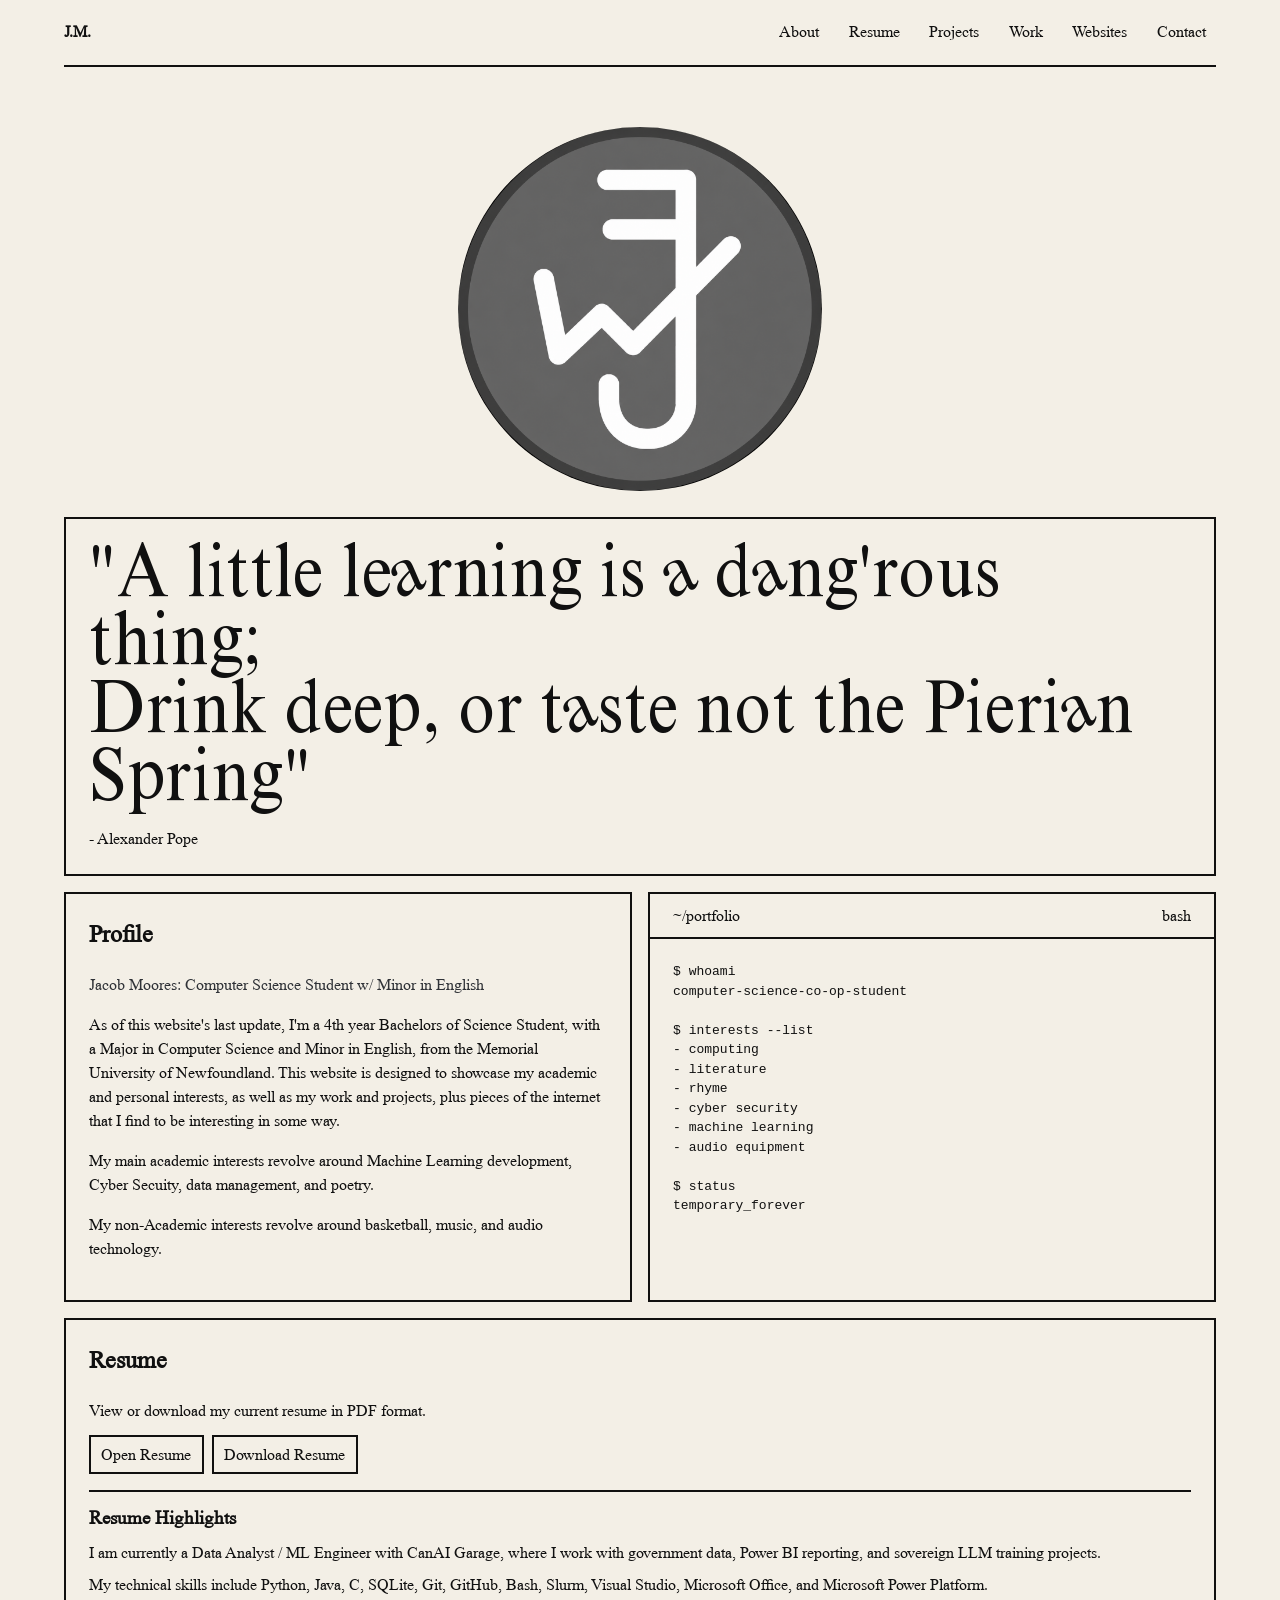
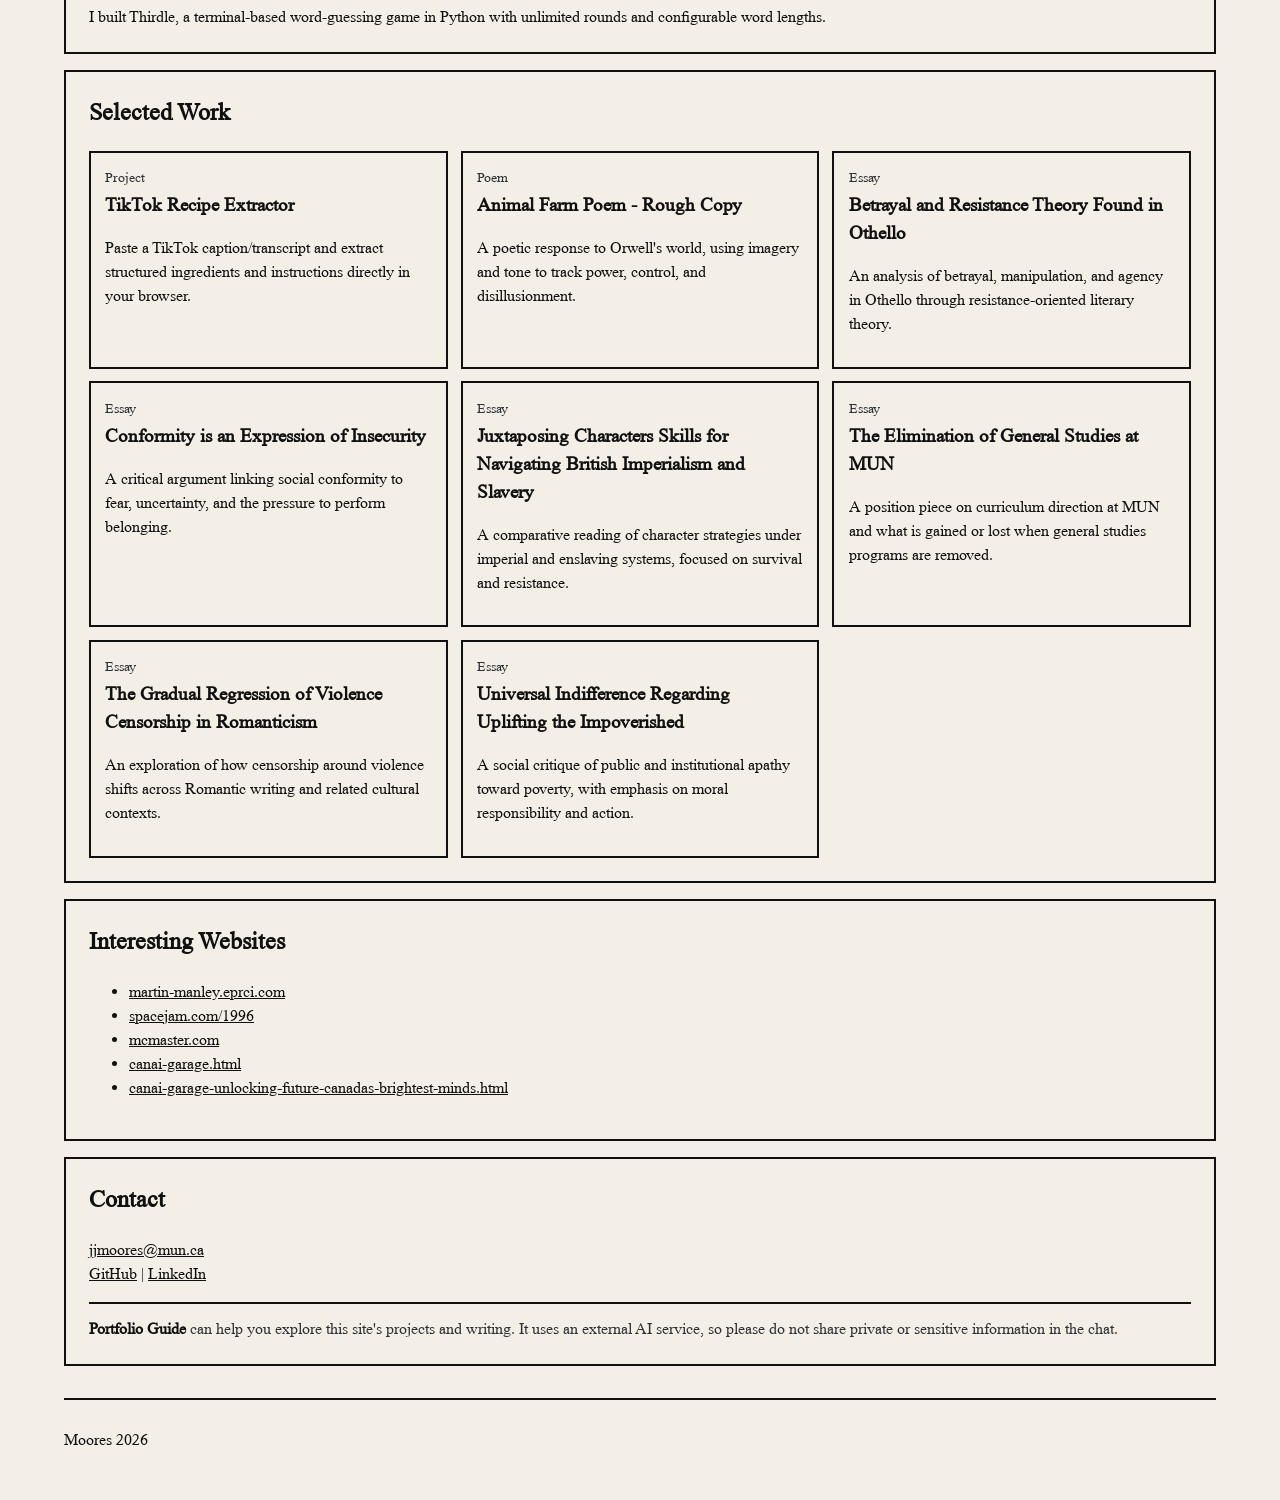
==== commit 21dc2290: "Add portfolio guide widget" ====
--- a/index.html
+++ b/index.html
@@ -140,6 +140,23 @@
             >Download Resume</a
           >
         </div>
+        <div class="resume-highlights">
+          <h3>Resume Highlights</h3>
+          <p>
+            I am currently a Data Analyst / ML Engineer with CanAI Garage, where I
+            work with government data, Power BI reporting, and sovereign LLM
+            training projects.
+          </p>
+          <p>
+            My technical skills include Python, Java, C, SQLite, Git, GitHub,
+            Bash, Slurm, Visual Studio, Microsoft Office, and Microsoft Power
+            Platform.
+          </p>
+          <p>
+            I built Thirdle, a terminal-based word-guessing game in Python with
+            unlimited rounds and configurable word lengths.
+          </p>
+        </div>
       </section>
 
       <section class="section-border reveal-on-scroll" id="work">
@@ -275,6 +292,11 @@
           <a href="https://github.com/jjmoores23">GitHub</a> |
           <a href="https://ca.linkedin.com/in/jjmoores">LinkedIn</a>
         </p>
+        <p class="portfolio-guide-note">
+          <strong>Portfolio Guide</strong> can help you explore this site's projects
+          and writing. It uses an external AI service, so please do not share
+          private or sensitive information in the chat.
+        </p>
       </section>
     </main>
 
@@ -283,5 +305,18 @@
     </footer>
 
     <script src="script.js"></script>
+    <!-- Local Portfolio Guide client; the AI backend remains external. -->
+    <script
+      src="widget.js"
+      data-backend-url="wss://www.ai-widget.online"
+      data-target-url="https://jjmoores23.github.io/portfolio-website/"
+      data-info-url="https://jjmoores23.github.io/portfolio-website/"
+      data-business-name="Portfolio Guide"
+      data-logo-url="newlogo.png"
+      data-lang="en"
+      data-primary-color="#101010"
+      data-position="bottom-right"
+      data-greeting="Hello There. I can help you explore Jacob's projects, writing, and portfolio. What would you like to find?"
+    ></script>
   </body>
 </html>
--- a/styles.css
+++ b/styles.css
@@ -331,10 +331,27 @@
   clip-path: inset(0 0 var(--logo-clip-bottom, 100%) 0);
 }
 
+.home-page #mcp-widget-host {
+  opacity: 0;
+  pointer-events: none;
+  transform: translateY(1rem);
+  transition: opacity 220ms ease, transform 220ms ease;
+}
+
+.home-page.portfolio-guide-visible #mcp-widget-host {
+  opacity: 1;
+  pointer-events: auto;
+  transform: translateY(0);
+}
+
 @media (prefers-reduced-motion: reduce) {
   .reveal-on-scroll {
     opacity: 1;
     transform: none;
+    transition: none;
+  }
+
+  .home-page #mcp-widget-host {
     transition: none;
   }
 }
@@ -462,6 +479,20 @@
   margin-top: 0.75rem;
 }
 
+.resume-highlights {
+  border-top: 2px solid var(--line);
+  margin-top: 1rem;
+  padding-top: 0.8rem;
+}
+
+.resume-highlights h3 {
+  margin: 0 0 0.5rem;
+}
+
+.resume-highlights p {
+  margin: 0.5rem 0 0;
+}
+
 .essay-text {
   width: 100%;
   min-height: 18rem;
@@ -597,6 +628,17 @@
   margin: 0;
 }
 
+.portfolio-guide-note {
+  border-top: 2px solid var(--line);
+  color: var(--muted);
+  margin: 1rem 0 0;
+  padding-top: 0.8rem;
+}
+
+.portfolio-guide-note strong {
+  color: var(--text);
+}
+
 .site-footer {
   border-top: 2px solid var(--line);
   padding: 0.8rem 0 2rem;
@@ -617,6 +659,10 @@
 }
 
 @media (max-width: 700px) {
+  .home-page .site-footer {
+    padding-bottom: 6.5rem;
+  }
+
   .menu-toggle {
     display: inline-block;
   }
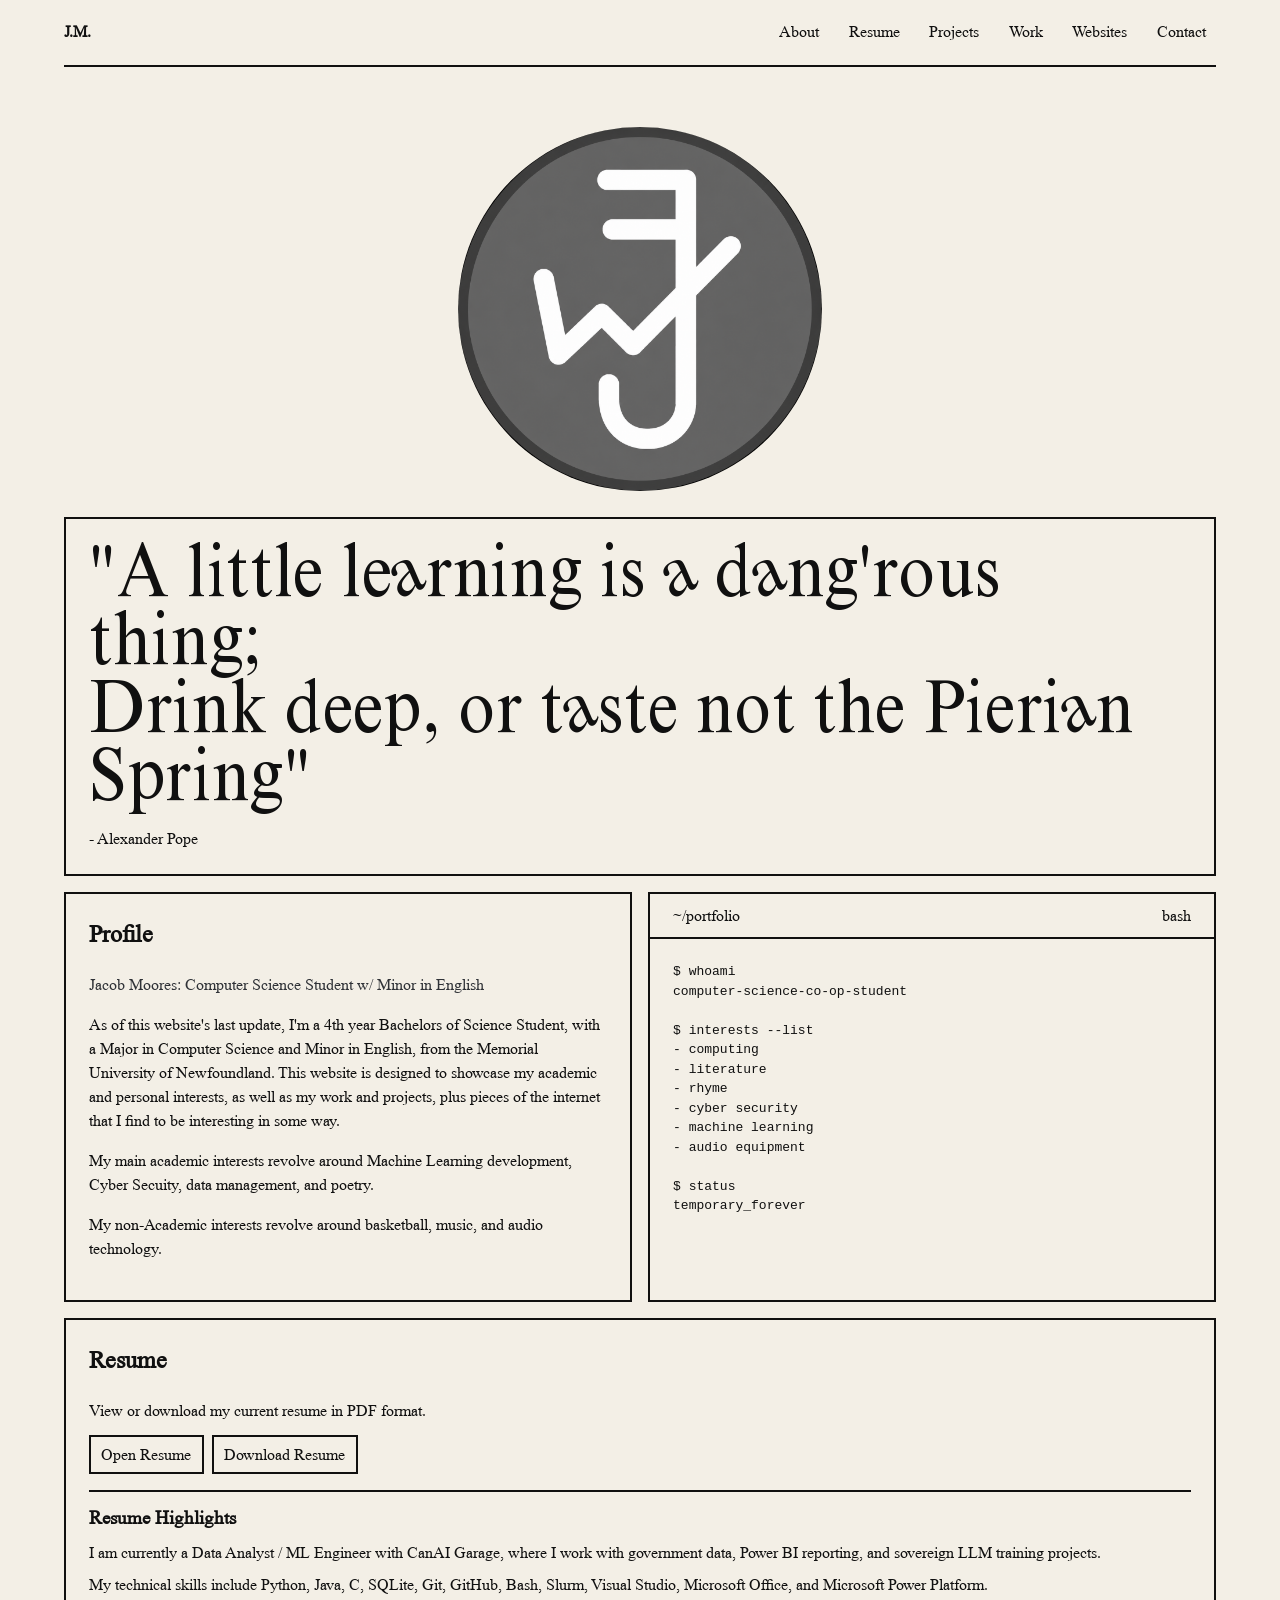
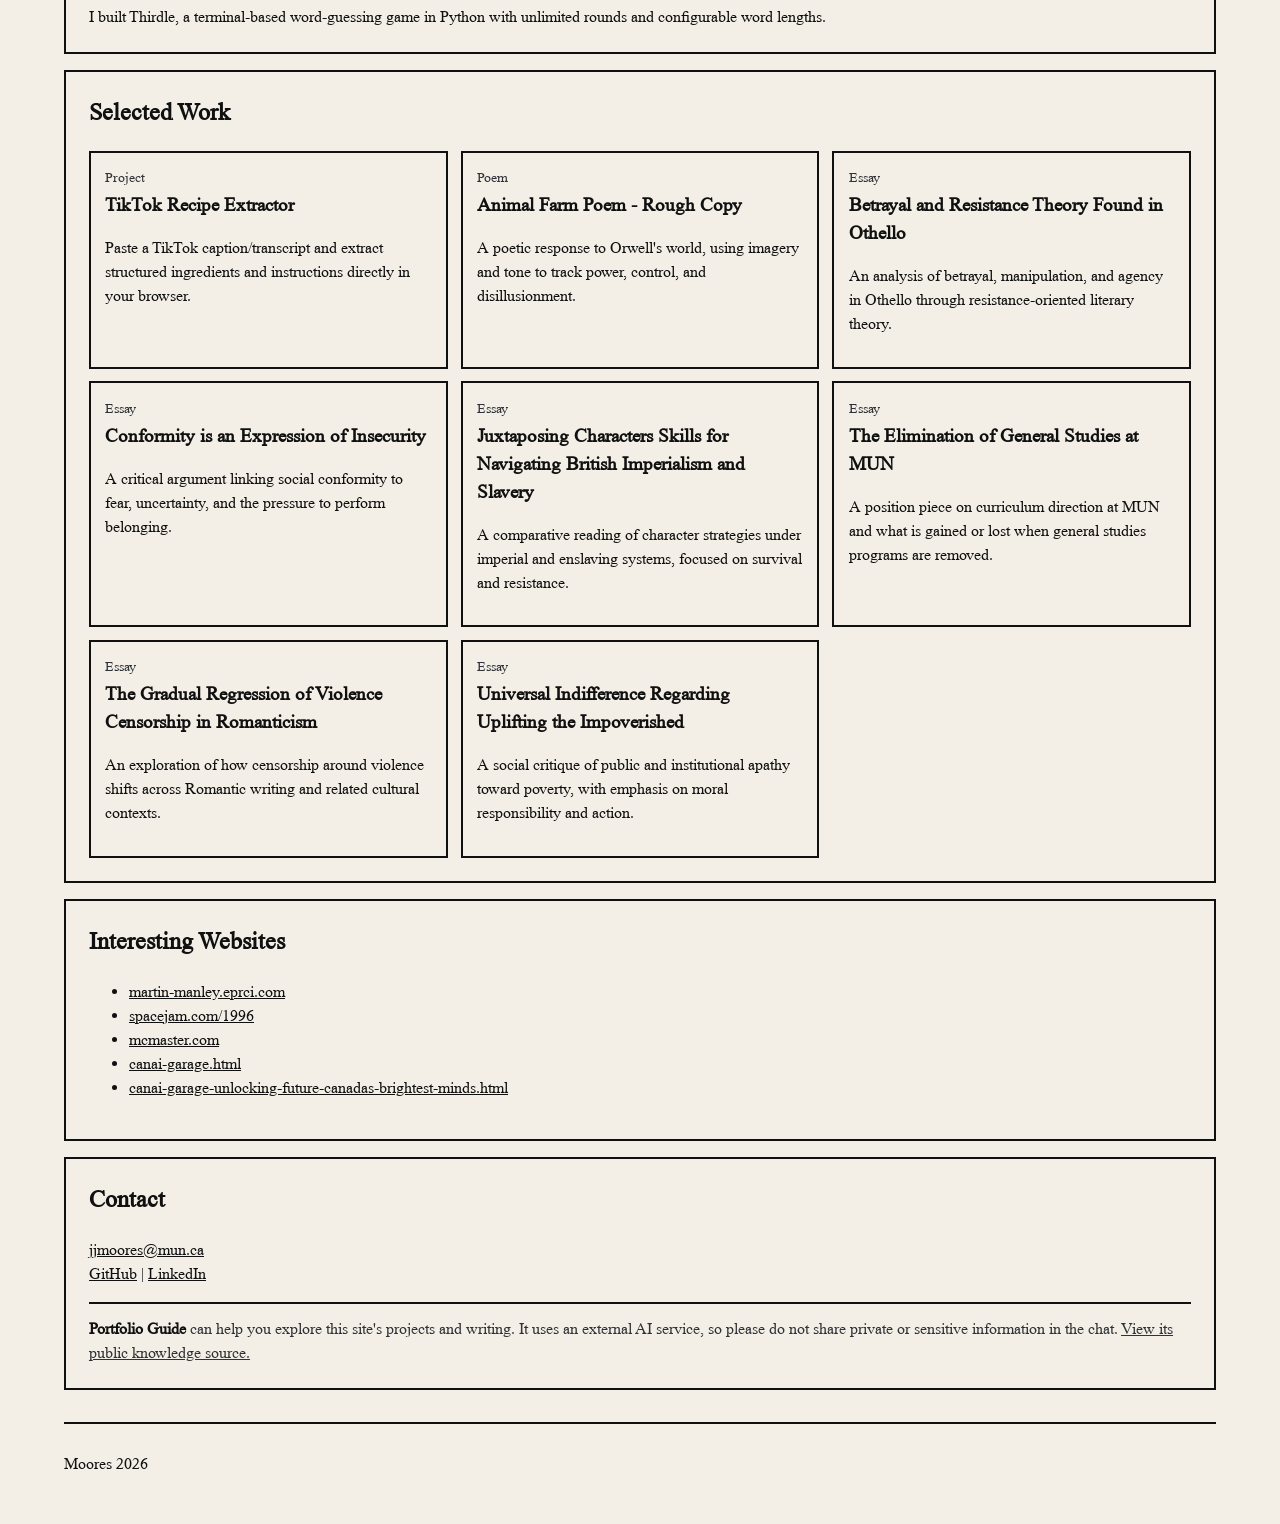
==== commit a7e443f8: "Improved AI Assistant Performance" ====
--- a/index.html
+++ b/index.html
@@ -292,10 +292,11 @@
           <a href="https://github.com/jjmoores23">GitHub</a> |
           <a href="https://ca.linkedin.com/in/jjmoores">LinkedIn</a>
         </p>
-        <p class="portfolio-guide-note">
-          <strong>Portfolio Guide</strong> can help you explore this site's projects
-          and writing. It uses an external AI service, so please do not share
-          private or sensitive information in the chat.
+        <p class="portfolio-guide-note">
+          <strong>Portfolio Guide</strong> can help you explore this site's projects
+          and writing. It uses an external AI service, so please do not share
+          private or sensitive information in the chat.
+          <a href="portfolio-guide-context.html">View its public knowledge source.</a>
         </p>
       </section>
     </main>
@@ -310,8 +311,9 @@
       src="widget.js"
       data-backend-url="wss://www.ai-widget.online"
       data-target-url="https://jjmoores23.github.io/portfolio-website/"
-      data-info-url="https://jjmoores23.github.io/portfolio-website/"
-      data-business-name="Portfolio Guide"
+      data-info-url="https://jjmoores23.github.io/portfolio-website/portfolio-guide-context.html"
+      data-general-knowledge="true"
+      data-business-name="Portfolio Guide"
       data-logo-url="newlogo.png"
       data-lang="en"
       data-primary-color="#101010"
--- a/styles.css
+++ b/styles.css
@@ -635,9 +635,34 @@
   padding-top: 0.8rem;
 }
 
-.portfolio-guide-note strong {
-  color: var(--text);
-}
+.portfolio-guide-note strong {
+  color: var(--text);
+}
+
+.knowledge-page main article + article {
+  border-top: 1px solid var(--line);
+  margin-top: 1rem;
+  padding-top: 1rem;
+}
+
+.knowledge-page main article h3 {
+  margin-bottom: 0.35rem;
+}
+
+.knowledge-list {
+  display: grid;
+  gap: 0.35rem 1rem;
+  grid-template-columns: minmax(8rem, 0.3fr) 1fr;
+  margin: 1rem 0;
+}
+
+.knowledge-list dt {
+  font-weight: 700;
+}
+
+.knowledge-list dd {
+  margin: 0;
+}
 
 .site-footer {
   border-top: 2px solid var(--line);
@@ -658,7 +683,15 @@
   }
 }
 
-@media (max-width: 700px) {
+@media (max-width: 700px) {
+  .knowledge-list {
+    grid-template-columns: 1fr;
+  }
+
+  .knowledge-list dd + dt {
+    margin-top: 0.45rem;
+  }
+
   .home-page .site-footer {
     padding-bottom: 6.5rem;
   }
@@ -695,7 +728,17 @@
     margin-top: 0.4rem;
   }
 
-  .site-nav.open {
-    display: flex;
-  }
-}
+  .site-nav.open {
+    display: flex;
+  }
+
+  .knowledge-page .site-nav {
+    border: 0;
+    display: flex;
+    flex-flow: row wrap;
+    justify-content: flex-end;
+    padding: 0;
+    position: static;
+    width: auto;
+  }
+}
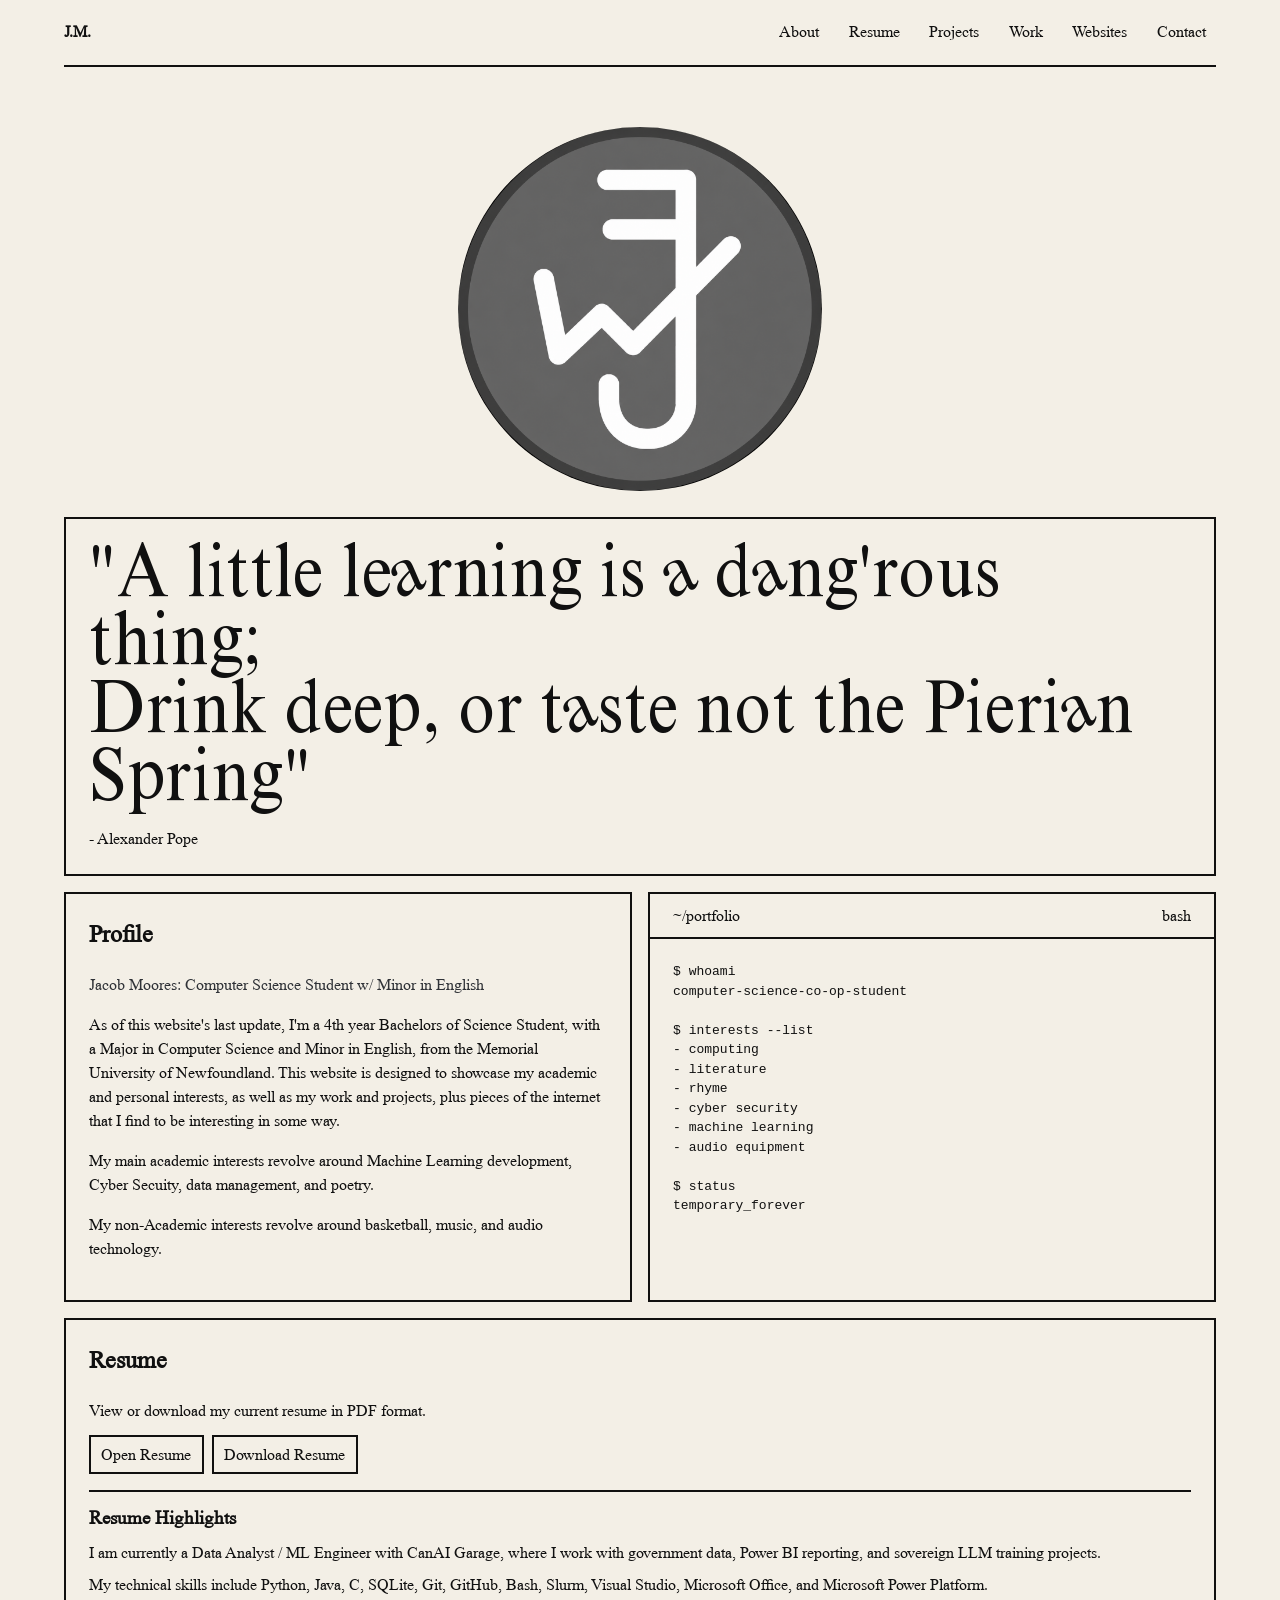
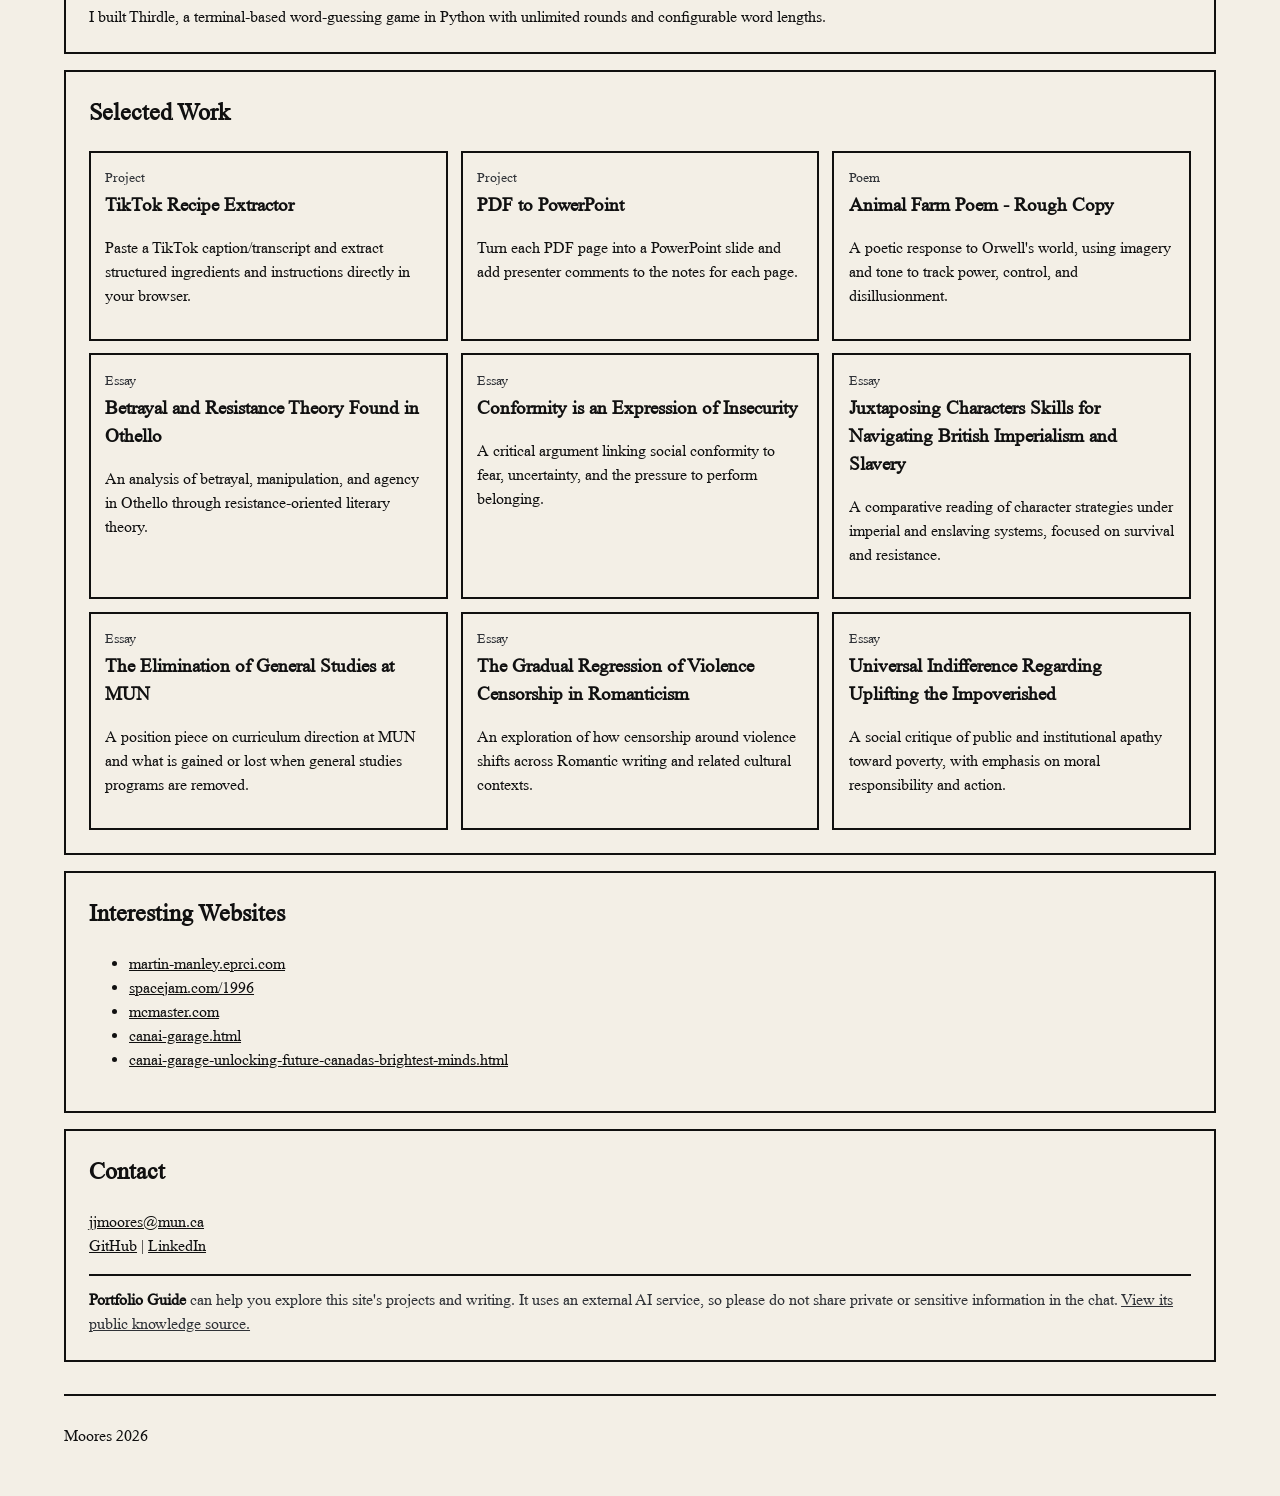
==== commit 85ecfb38: "Created and Fixed the PDF to PPTX app" ====
--- a/index.html
+++ b/index.html
@@ -46,6 +46,7 @@
           <summary>Projects</summary>
           <div class="projects-dropdown" role="menu" aria-label="Projects submenu">
             <a href="tiktok-extractor.html" role="menuitem">TikTok Recipe Extractor</a>
+            <a href="pdf-to-ppt.html" role="menuitem">PDF to PowerPoint</a>
           </div>
         </details>
         <a href="#work">Work</a>
@@ -168,6 +169,14 @@
             <p>
               Paste a TikTok caption/transcript and extract structured ingredients
               and instructions directly in your browser.
+            </p>
+          </article>
+          <article class="card reveal-on-scroll">
+            <p class="card-label">Project</p>
+            <h3><a href="pdf-to-ppt.html">PDF to PowerPoint</a></h3>
+            <p>
+              Turn each PDF page into a PowerPoint slide and add presenter comments
+              to the notes for each page.
             </p>
           </article>
           <article class="card reveal-on-scroll">
--- a/styles.css
+++ b/styles.css
@@ -628,6 +628,25 @@
   margin: 0;
 }
 
+#pdf-page-notes {
+  display: grid;
+  gap: 0.85rem;
+  margin-top: 1rem;
+}
+
+.pdf-page-note {
+  border-top: 2px solid var(--line);
+  padding-top: 0.75rem;
+}
+
+.pdf-page-note .field-label {
+  margin-top: 0;
+}
+
+.pdf-note-input {
+  min-height: 5.5rem;
+}
+
 .portfolio-guide-note {
   border-top: 2px solid var(--line);
   color: var(--muted);
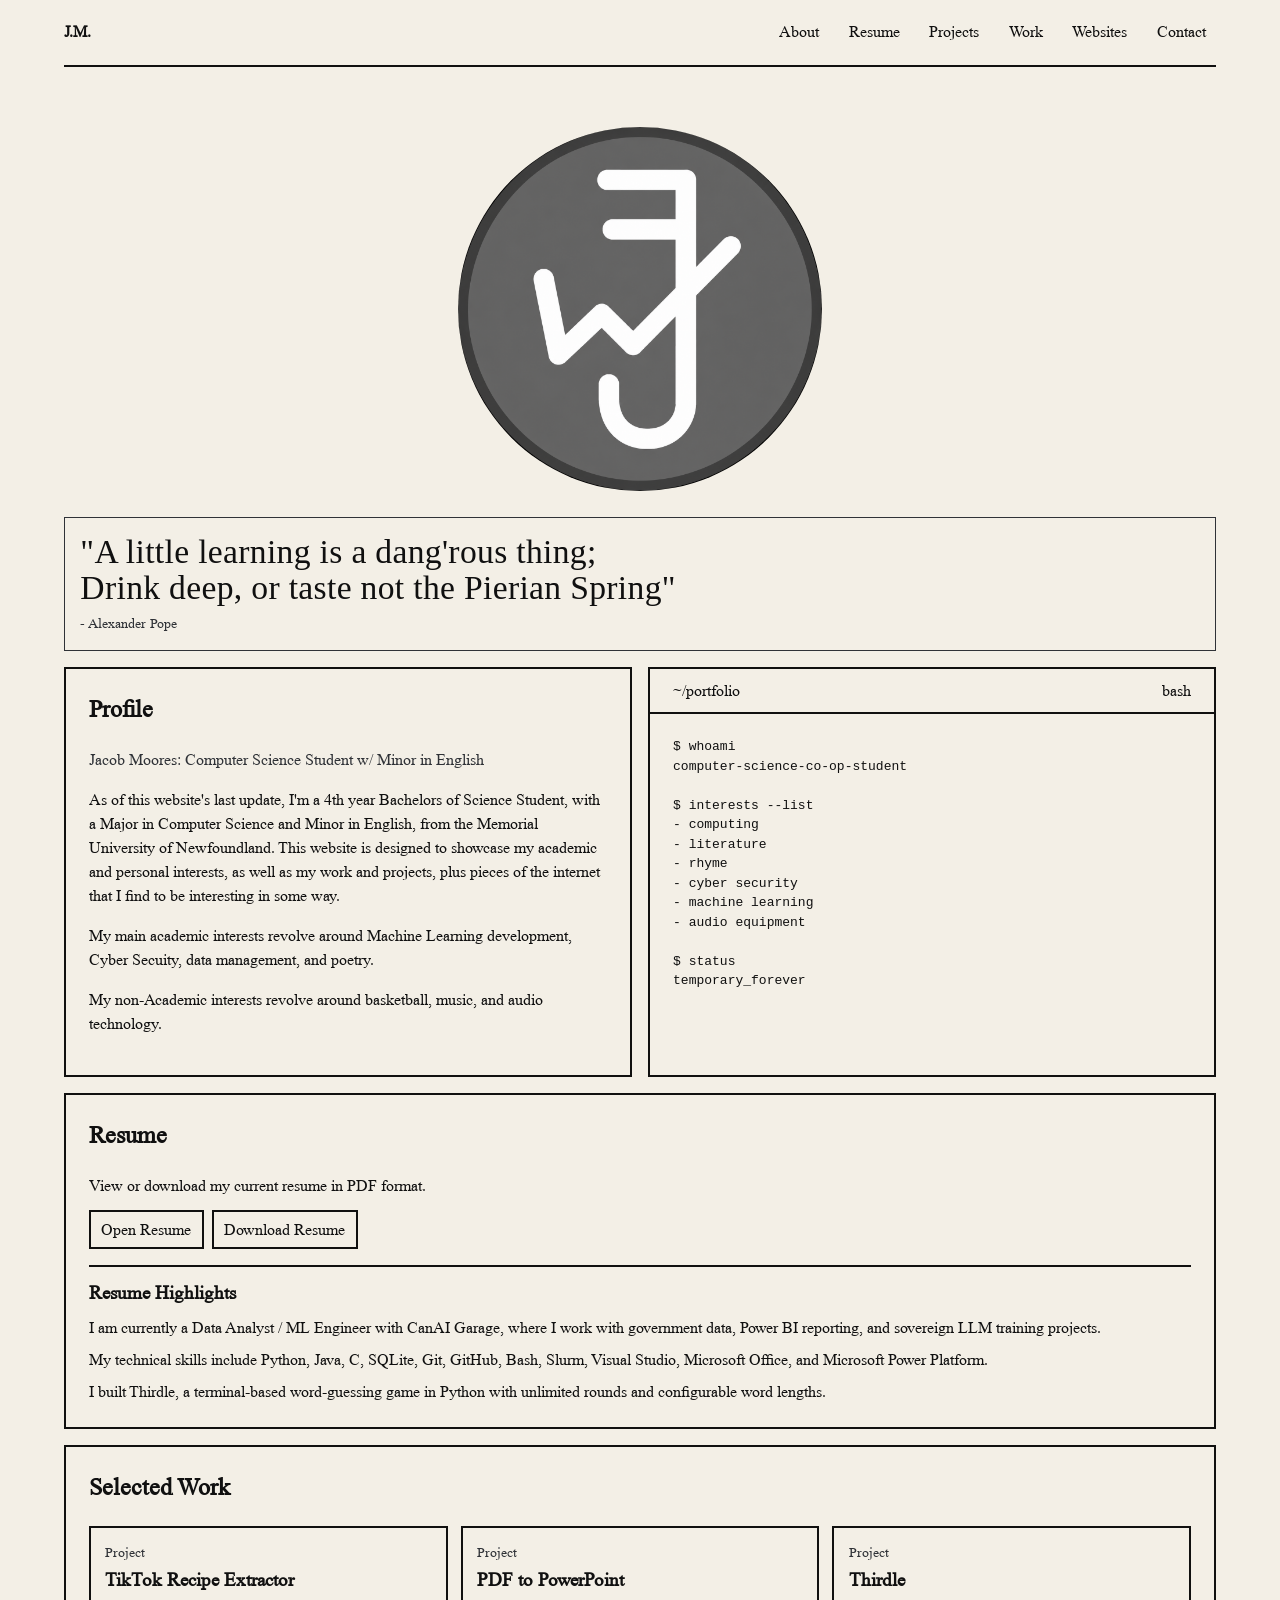
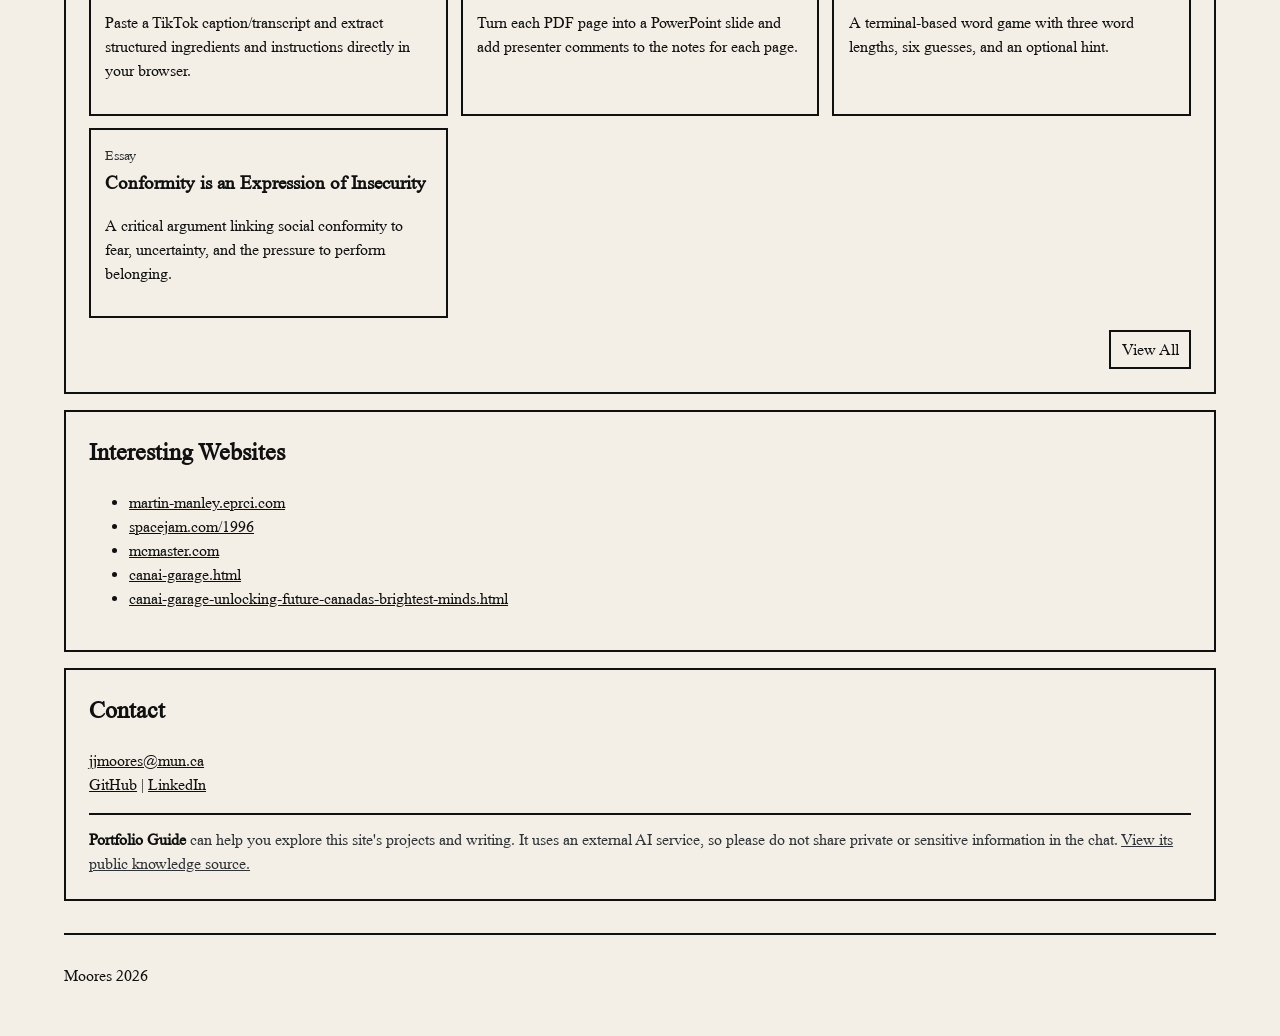
==== commit 32dcf980: "Update portfolio work and Thirdle showcase Co-authored-by: Copilot <223556219+Copilot@users.noreply." ====
--- a/index.html
+++ b/index.html
@@ -46,7 +46,8 @@
           <summary>Projects</summary>
           <div class="projects-dropdown" role="menu" aria-label="Projects submenu">
             <a href="tiktok-extractor.html" role="menuitem">TikTok Recipe Extractor</a>
-            <a href="pdf-to-ppt.html" role="menuitem">PDF to PowerPoint</a>
+            <a href="pdf-to-ppt.html" role="menuitem">PDF to PowerPoint</a>
+            <a href="thirdle.html" role="menuitem">Thirdle</a>
           </div>
         </details>
         <a href="#work">Work</a>
@@ -169,34 +170,22 @@
             <p>
               Paste a TikTok caption/transcript and extract structured ingredients
               and instructions directly in your browser.
-            </p>
-          </article>
-          <article class="card reveal-on-scroll">
-            <p class="card-label">Project</p>
-            <h3><a href="pdf-to-ppt.html">PDF to PowerPoint</a></h3>
-            <p>
-              Turn each PDF page into a PowerPoint slide and add presenter comments
-              to the notes for each page.
-            </p>
-          </article>
-          <article class="card reveal-on-scroll">
-            <p class="card-label">Poem</p>
-            <h3><a href="essay-animal-farm-poem.html">Animal Farm Poem - Rough Copy</a></h3>
-            <p>
-              A poetic response to Orwell's world, using imagery and tone to track
-              power, control, and disillusionment.
-            </p>
-          </article>
-          <article class="card reveal-on-scroll">
-            <p class="card-label">Essay</p>
-            <h3>
-              <a href="essay-betrayal-resistance-othello.html"
-                >Betrayal and Resistance Theory Found in Othello</a
-              >
-            </h3>
-            <p>
-              An analysis of betrayal, manipulation, and agency in Othello through
-              resistance-oriented literary theory.
+            </p>
+          </article>
+          <article class="card reveal-on-scroll">
+            <p class="card-label">Project</p>
+            <h3><a href="pdf-to-ppt.html">PDF to PowerPoint</a></h3>
+            <p>
+              Turn each PDF page into a PowerPoint slide and add presenter comments
+              to the notes for each page.
+            </p>
+          </article>
+          <article class="card reveal-on-scroll">
+            <p class="card-label">Project</p>
+            <h3><a href="thirdle.html">Thirdle</a></h3>
+            <p>
+              A terminal-based word game with three word lengths, six guesses,
+              and an optional hint.
             </p>
           </article>
           <article class="card reveal-on-scroll">
@@ -211,55 +200,9 @@
               and the pressure to perform belonging.
             </p>
           </article>
-          <article class="card reveal-on-scroll">
-            <p class="card-label">Essay</p>
-            <h3>
-              <a href="essay-juxtaposing-characters-imperialism-slavery.html"
-                >Juxtaposing Characters Skills for Navigating British Imperialism
-                and Slavery</a
-              >
-            </h3>
-            <p>
-              A comparative reading of character strategies under imperial and
-              enslaving systems, focused on survival and resistance.
-            </p>
-          </article>
-          <article class="card reveal-on-scroll">
-            <p class="card-label">Essay</p>
-            <h3>
-              <a href="essay-elimination-general-studies-mun.html"
-                >The Elimination of General Studies at MUN</a
-              >
-            </h3>
-            <p>
-              A position piece on curriculum direction at MUN and what is gained or
-              lost when general studies programs are removed.
-            </p>
-          </article>
-          <article class="card reveal-on-scroll">
-            <p class="card-label">Essay</p>
-            <h3>
-              <a href="essay-violence-censorship-romanticism.html"
-                >The Gradual Regression of Violence Censorship in Romanticism</a
-              >
-            </h3>
-            <p>
-              An exploration of how censorship around violence shifts across
-              Romantic writing and related cultural contexts.
-            </p>
-          </article>
-          <article class="card reveal-on-scroll">
-            <p class="card-label">Essay</p>
-            <h3>
-              <a href="essay-universal-indifference-impoverished.html"
-                >Universal Indifference Regarding Uplifting the Impoverished</a
-              >
-            </h3>
-            <p>
-              A social critique of public and institutional apathy toward poverty,
-              with emphasis on moral responsibility and action.
-            </p>
-          </article>
+        </div>
+        <div class="work-actions">
+          <a class="button-link" href="all-work.html">View All</a>
         </div>
       </section>
 
@@ -301,11 +244,11 @@
           <a href="https://github.com/jjmoores23">GitHub</a> |
           <a href="https://ca.linkedin.com/in/jjmoores">LinkedIn</a>
         </p>
-        <p class="portfolio-guide-note">
-          <strong>Portfolio Guide</strong> can help you explore this site's projects
-          and writing. It uses an external AI service, so please do not share
-          private or sensitive information in the chat.
-          <a href="portfolio-guide-context.html">View its public knowledge source.</a>
+        <p class="portfolio-guide-note">
+          <strong>Portfolio Guide</strong> can help you explore this site's projects
+          and writing. It uses an external AI service, so please do not share
+          private or sensitive information in the chat.
+          <a href="portfolio-guide-context.html">View its public knowledge source.</a>
         </p>
       </section>
     </main>
@@ -320,9 +263,9 @@
       src="widget.js"
       data-backend-url="wss://www.ai-widget.online"
       data-target-url="https://jjmoores23.github.io/portfolio-website/"
-      data-info-url="https://jjmoores23.github.io/portfolio-website/portfolio-guide-context.html"
-      data-general-knowledge="true"
-      data-business-name="Portfolio Guide"
+      data-info-url="https://jjmoores23.github.io/portfolio-website/portfolio-guide-context.html"
+      data-general-knowledge="true"
+      data-business-name="Portfolio Guide"
       data-logo-url="newlogo.png"
       data-lang="en"
       data-primary-color="#101010"
--- a/styles.css
+++ b/styles.css
@@ -1,12 +1,3 @@
-@font-face {
-  font-family: "pgLang Roman";
-  font-display: swap;
-  src:
-    local("Times New Roman"),
-    local("Times"),
-    url("fonts/PgLang.woff2") format("woff2");
-}
-
 @font-face {
   font-family: "courier-std";
   font-style: normal;
@@ -356,11 +347,16 @@
   }
 }
 
+.hero {
+  border: 1px solid var(--muted);
+  padding: clamp(0.65rem, 1.2vw, 1rem);
+}
+
 .hero h1 {
-  margin: 0.2rem 0 0.6rem;
-  font-family: "pgLang Roman", "Times", "Times New Roman", Georgia, serif;
-  font-size: clamp(2rem, 6vw, 4.25rem);
-  line-height: 1;
+  margin: 0 0 0.35rem;
+  font-family: "Times", "Times New Roman", Georgia, serif;
+  font-size: clamp(1.4rem, 2.8vw, 2.1rem);
+  line-height: 1.1;
   font-weight: 400;
   letter-spacing: 0.01em;
 }
@@ -373,6 +369,11 @@
 .lede {
   max-width: 44ch;
   margin: 0;
+}
+
+.hero .lede {
+  color: var(--muted);
+  font-size: 0.9rem;
 }
 
 .grid-two {
@@ -436,6 +437,12 @@
   font-size: 0.9rem;
 }
 
+.work-actions {
+  display: flex;
+  justify-content: flex-end;
+  margin-top: 0.75rem;
+}
+
 .page-hero {
   display: grid;
   gap: 0.5rem;
@@ -445,6 +452,258 @@
   display: grid;
   gap: 1rem;
   grid-template-columns: 1.1fr 0.9fr;
+}
+
+.thirdle-links {
+  display: flex;
+  flex-wrap: wrap;
+  align-items: end;
+  gap: 0.6rem;
+}
+
+.thirdle-controls {
+  display: grid;
+  grid-template-columns: repeat(3, minmax(0, 1fr));
+  align-items: stretch;
+  gap: 0.6rem;
+}
+
+.thirdle-page main {
+  grid-template-columns: minmax(0, 1fr);
+}
+
+.thirdle-page main > section {
+  min-width: 0;
+}
+
+.thirdle-links .button-link,
+.thirdle-original .button-link {
+  display: block;
+  min-width: 0;
+  max-width: 100%;
+  overflow-wrap: anywhere;
+}
+
+.thirdle-play-area {
+  display: grid;
+  grid-template-columns: minmax(0, 1fr);
+  gap: 0.8rem;
+}
+
+.thirdle-play-area h2 {
+  margin-bottom: 0;
+}
+
+.thirdle-original .grid-two > * {
+  min-width: 0;
+}
+
+.thirdle-length-label {
+  display: grid;
+  grid-template-rows: auto 3.25rem;
+  gap: 0.25rem;
+  min-width: 0;
+}
+
+.thirdle-length-label select {
+  width: 100%;
+  min-width: 0;
+  height: 3.25rem;
+  border: 2px solid var(--line);
+  background: var(--bg);
+  color: var(--text);
+  font: inherit;
+  padding: 0.35rem 0.5rem;
+}
+
+.thirdle-controls > button {
+  display: grid;
+  width: 100%;
+  min-width: 0;
+  height: 3.25rem;
+  align-self: end;
+  place-content: center;
+  gap: 0.1rem;
+  padding: 0.25rem;
+  line-height: 1.1;
+}
+
+.thirdle-controls > button small {
+  font-size: 0.75em;
+}
+
+.thirdle-attempt-count,
+.thirdle-status {
+  margin: 0;
+}
+
+.thirdle-attempt-count {
+  font-weight: 600;
+}
+
+.thirdle-status {
+  min-height: 1.5em;
+  color: var(--muted);
+}
+
+.thirdle-status[data-state="error"] {
+  color: #a01828;
+}
+
+body.theme-dark .thirdle-status[data-state="error"] {
+  color: #ff9a9a;
+}
+
+.thirdle-layout {
+  display: grid;
+  grid-template-columns: minmax(0, 1.1fr) minmax(15rem, 0.9fr);
+  min-width: 0;
+  align-items: start;
+  gap: 1.5rem;
+}
+
+.thirdle-board {
+  display: grid;
+  width: min(100%, 22rem);
+  gap: 0.35rem;
+  margin-inline: auto;
+}
+
+.thirdle-row {
+  display: grid;
+  grid-template-columns: repeat(var(--thirdle-word-length, 4), minmax(0, 1fr));
+  gap: 0.35rem;
+}
+
+.thirdle-tile {
+  display: grid;
+  aspect-ratio: 1;
+  place-items: center;
+  border: 2px solid var(--muted);
+  font-size: clamp(1.2rem, 4vw, 2rem);
+  font-weight: 700;
+  line-height: 1;
+  text-transform: uppercase;
+}
+
+.thirdle-tile[data-state="draft"] {
+  border-color: var(--line);
+}
+
+.thirdle-tile[data-state="correct"],
+.thirdle-key[data-state="correct"] {
+  border-color: #327d49;
+  background: #327d49;
+  color: #fff;
+}
+
+.thirdle-tile[data-state="present"],
+.thirdle-key[data-state="present"] {
+  border-color: #9c3d86;
+  background: #9c3d86;
+  color: #fff;
+}
+
+.thirdle-tile[data-state="absent"],
+.thirdle-key[data-state="absent"] {
+  border-color: #656a73;
+  background: #656a73;
+  color: #fff;
+}
+
+.thirdle-tile[data-state="hint"] {
+  border-color: #d3b345;
+  background: #e8cb63;
+}
+
+.thirdle-keyboard {
+  display: grid;
+  grid-template-columns: minmax(0, 1fr);
+  max-width: 32rem;
+  gap: 0.3rem;
+  margin: 0.8rem auto 0;
+}
+
+.thirdle-key-row {
+  display: flex;
+  min-width: 0;
+  justify-content: center;
+  gap: 0.22rem;
+}
+
+.thirdle-key {
+  flex: 1;
+  min-width: 0;
+  max-width: 2.6rem;
+  min-height: 2.7rem;
+  padding: 0.35rem 0.1rem;
+  font-weight: 600;
+  text-transform: uppercase;
+}
+
+.thirdle-key-wide {
+  flex: 1.5;
+  max-width: 4rem;
+  font-size: 0.7rem;
+}
+
+.thirdle-input-area {
+  display: grid;
+  grid-template-columns: minmax(0, 1fr);
+  gap: 0.5rem;
+}
+
+.thirdle-guess-form {
+  display: grid;
+  grid-template-columns: minmax(0, 1fr);
+  gap: 0.4rem;
+}
+
+.thirdle-input-row {
+  display: flex;
+  gap: 0.5rem;
+}
+
+.thirdle-input {
+  flex: 1;
+  min-width: 0;
+  border: 2px solid var(--line);
+  background: transparent;
+  color: var(--text);
+  font: inherit;
+  padding: 0.55rem;
+  text-transform: uppercase;
+}
+
+.thirdle-legend {
+  display: grid;
+  gap: 0.35rem;
+  margin: 0.4rem 0;
+}
+
+.thirdle-legend span {
+  display: flex;
+  align-items: center;
+  gap: 0.45rem;
+}
+
+.thirdle-swatch {
+  display: inline-block;
+  width: 1rem;
+  height: 1rem;
+  border-radius: 0.15rem;
+}
+
+.thirdle-swatch.is-correct {
+  background: #327d49;
+}
+
+.thirdle-swatch.is-present {
+  background: #9c3d86;
+}
+
+.thirdle-swatch.is-absent {
+  background: #656a73;
 }
 
 .essay-viewer {
@@ -558,12 +817,17 @@
   padding: 0.7rem;
 }
 
-.button-row {
-  margin-top: 0.7rem;
-  display: flex;
-  flex-wrap: wrap;
-  gap: 0.5rem;
-}
+.button-row {
+  margin-top: 0.7rem;
+  display: flex;
+  flex-wrap: wrap;
+  gap: 0.5rem;
+}
+
+.pdf-convert-row {
+  margin-bottom: 1rem;
+  margin-top: 0;
+}
 
 button {
   border: 2px solid var(--line);
@@ -700,6 +964,14 @@
   .app-grid {
     grid-template-columns: 1fr;
   }
+
+  .thirdle-layout {
+    grid-template-columns: minmax(0, 1fr);
+  }
+
+  .thirdle-layout > * {
+    min-width: 0;
+  }
 }
 
 @media (max-width: 700px) {
@@ -713,6 +985,12 @@
 
   .home-page .site-footer {
     padding-bottom: 6.5rem;
+  }
+
+  @media (max-width: 500px) {
+    .thirdle-controls {
+      grid-template-columns: minmax(0, 1fr);
+    }
   }
 
   .menu-toggle {
